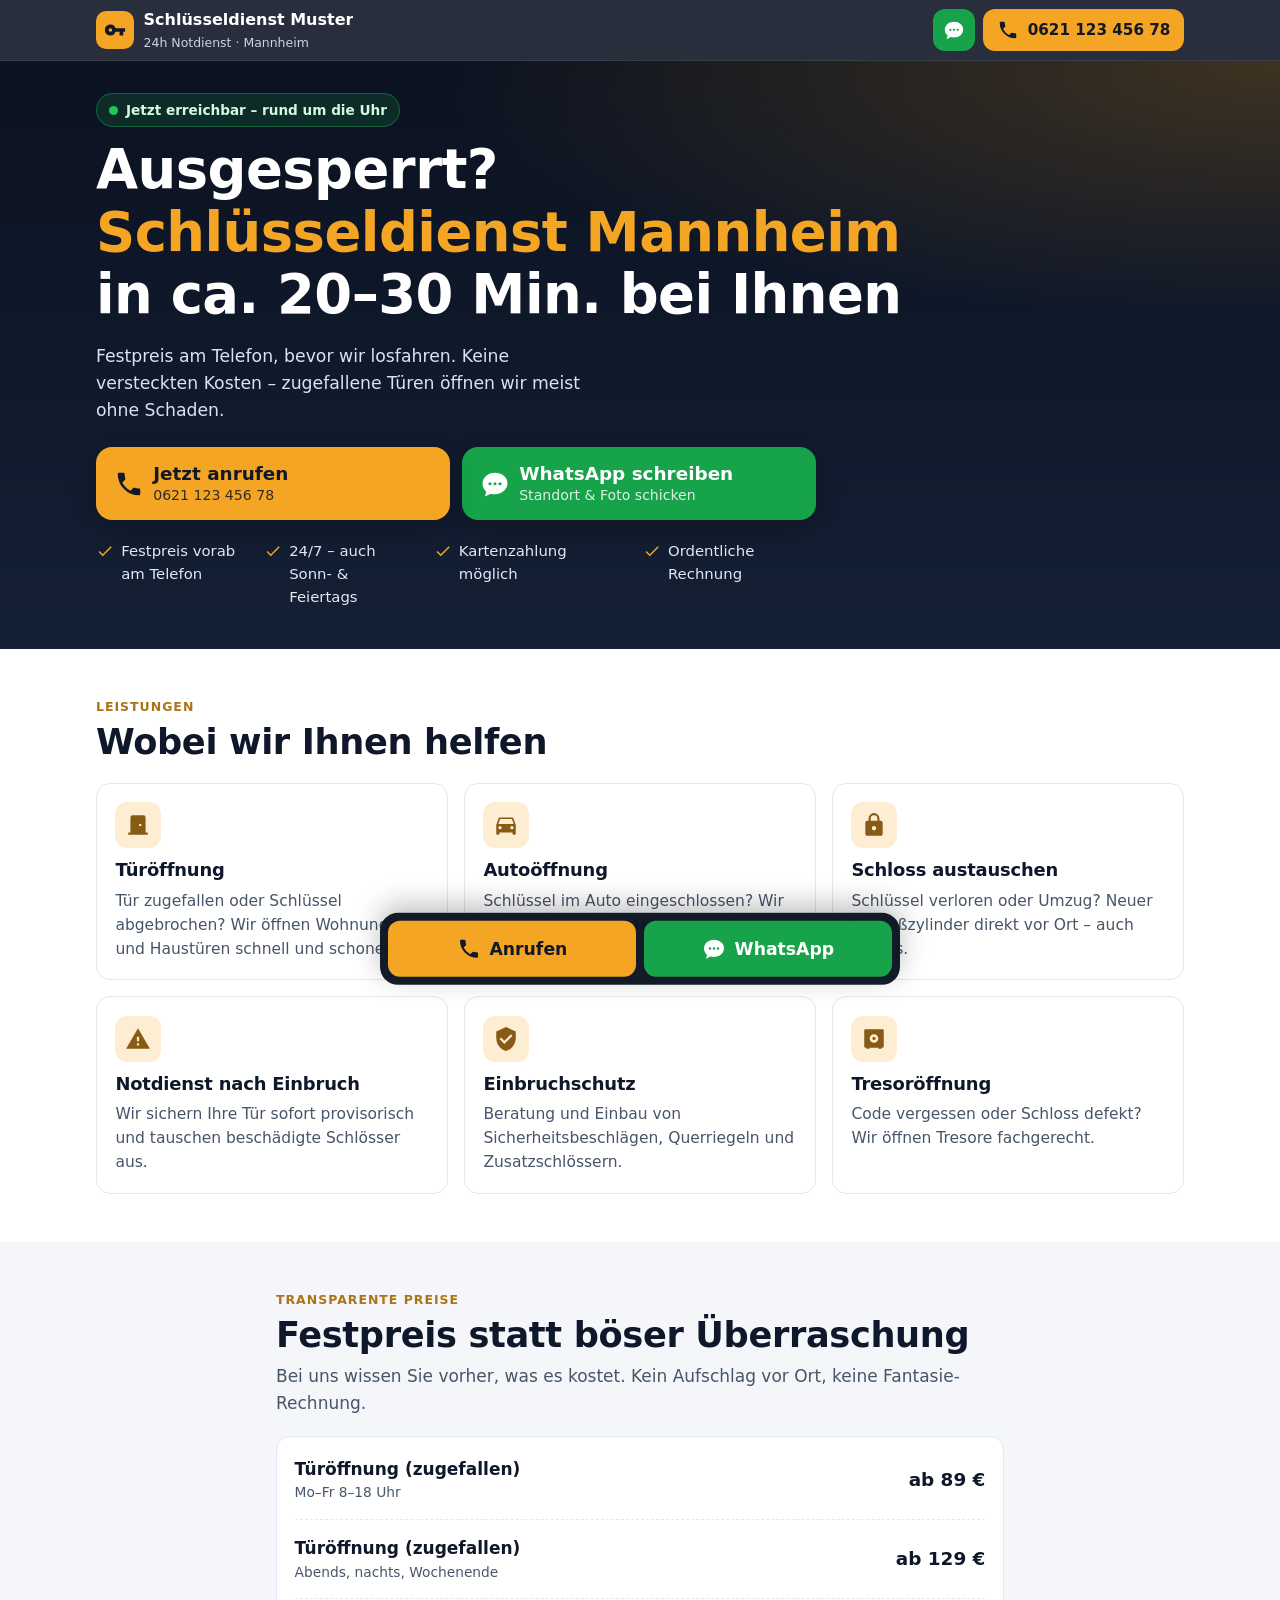
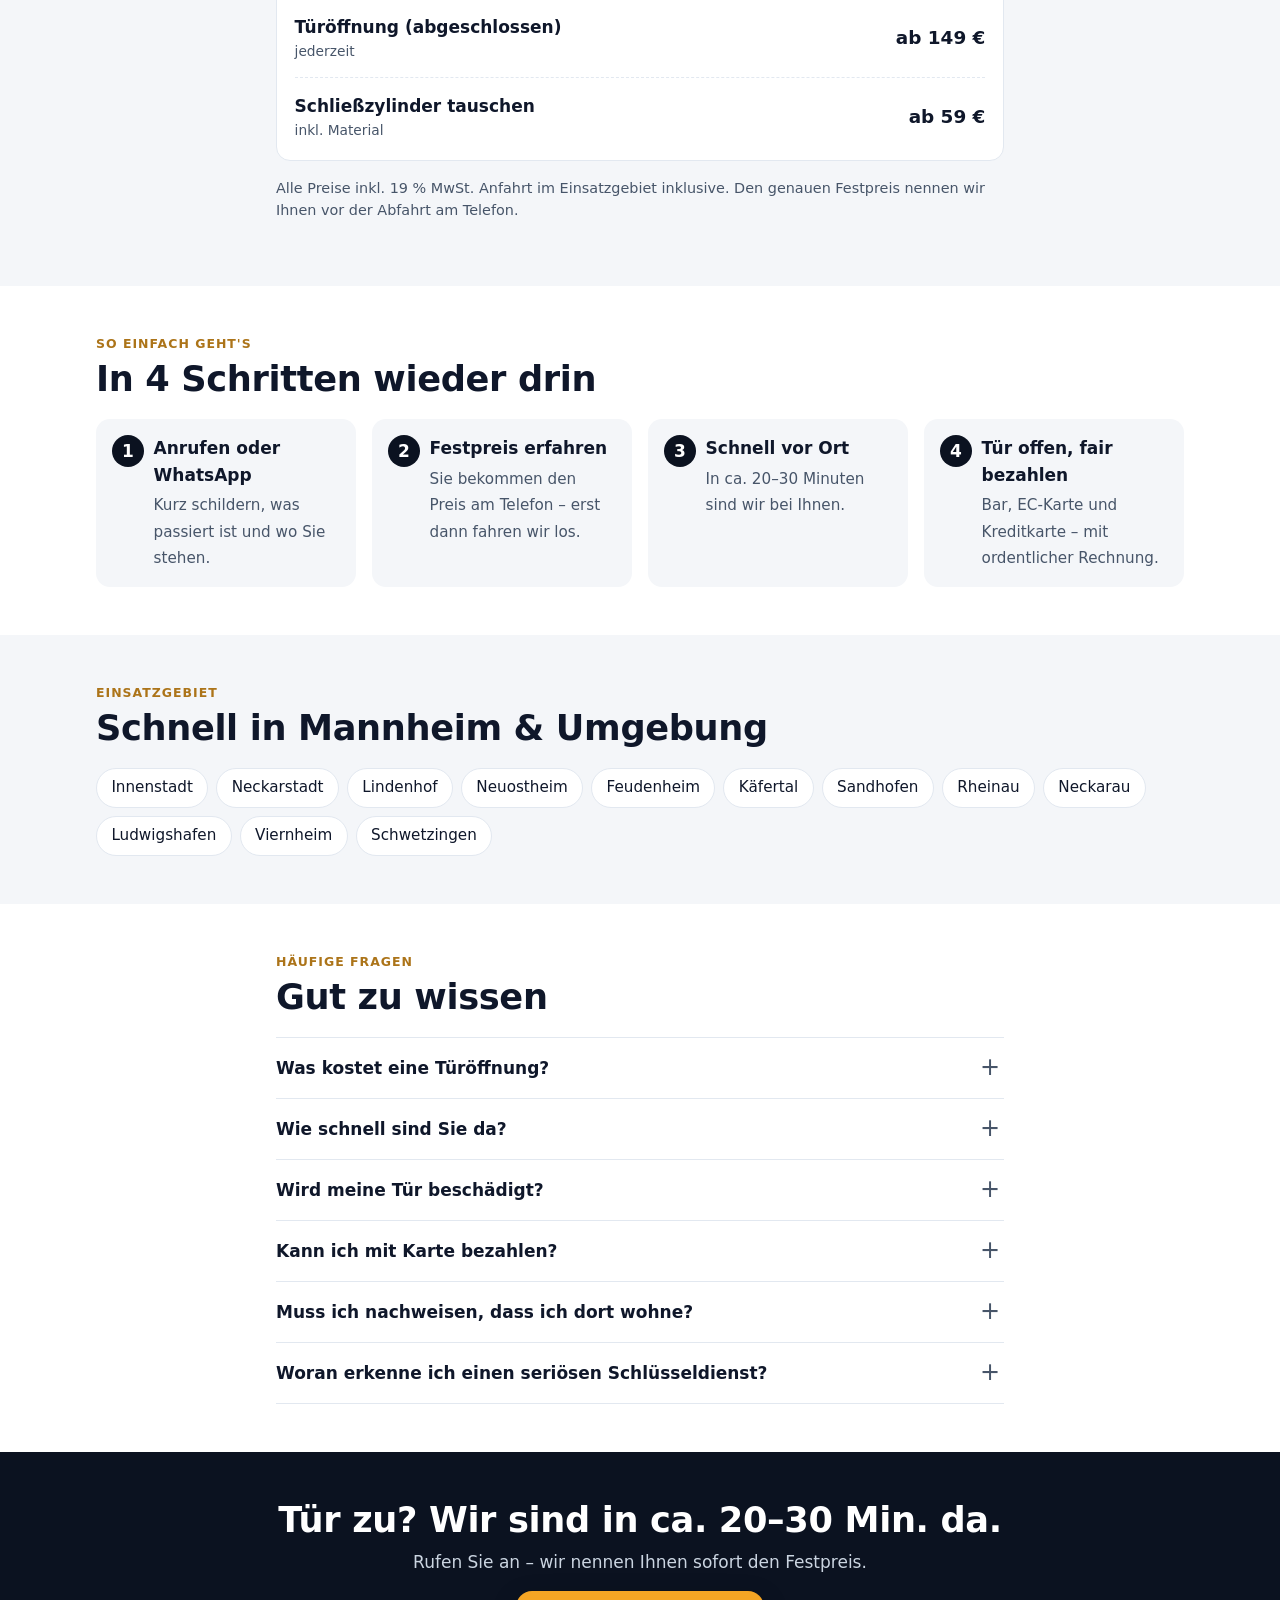
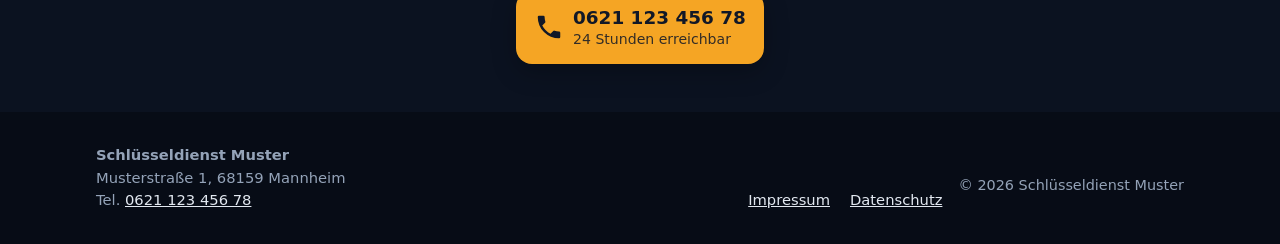
==== index.html @ 50b92398 "Schlüsseldienst-Template (Demo) Co-Authored-By: Claude Opus 5.5 <noreply@anthropic.com> Claude-Sessi" ====
<!doctype html>
<html lang="de">
<head>
  <meta charset="utf-8">
  <meta name="viewport" content="width=device-width, initial-scale=1, viewport-fit=cover">
  <!-- Template/Demo: nicht in Google aufnehmen. Beim Kunden-Livegang diese Zeile LÖSCHEN. -->
  <meta name="robots" content="noindex, nofollow">
  <title>Schlüsseldienst 24h Notdienst</title>
  <meta name="description" content="24h Schlüsseldienst – Türöffnung zum Festpreis, schnell vor Ort. Jetzt anrufen oder per WhatsApp schreiben.">
  <meta name="theme-color" content="#0b1220">
  <meta name="format-detection" content="telephone=no">
  <link rel="icon" href="favicon.svg" type="image/svg+xml">
  <link rel="stylesheet" href="style.css">
  <script src="config.js"></script>
</head>
<body class="with-bar">
  <a class="skip" href="#main">Zum Inhalt springen</a>

  <!-- ===== Kopfleiste (bleibt oben stehen) ===== -->
  <header class="topbar">
    <div class="wrap topbar__in">
      <a class="brand" href="#top" aria-label="Zum Seitenanfang">
        <span class="brand__icon"><svg aria-hidden="true"><use href="#i-key"/></svg></span>
        <span class="brand__txt">
          <strong data-bind="firma">Schlüsseldienst</strong>
          <small>24h Notdienst · <span data-bind="stadt"></span></small>
        </span>
      </a>
      <nav class="topbar__actions" aria-label="Kontakt">
        <a class="iconbtn iconbtn--wa" data-href="wa" href="#" target="_blank" rel="noopener" aria-label="WhatsApp schreiben">
          <svg aria-hidden="true"><use href="#i-chat"/></svg>
        </a>
        <a class="btn btn--call btn--sm" data-href="tel" href="#">
          <svg aria-hidden="true"><use href="#i-phone"/></svg>
          <span class="only-lg" data-bind="telefon"></span><span class="only-sm">Anrufen</span>
        </a>
      </nav>
    </div>
  </header>

  <main id="main">
    <!-- ===== Hero ===== -->
    <section class="hero" id="top">
      <div class="wrap">
        <p class="live"><span class="live__dot"></span> Jetzt erreichbar – rund um die Uhr</p>
        <h1>Ausgesperrt?<br><span class="hl">Schlüsseldienst <span data-bind="stadt"></span></span><br>in ca. <span data-bind="anfahrtMinuten"></span> Min. bei Ihnen</h1>
        <p class="lead" data-bind="heroText"></p>

        <div class="cta" id="hero-cta">
          <a class="btn btn--call btn--xl btn--pulse" data-href="tel" href="#">
            <svg aria-hidden="true"><use href="#i-phone"/></svg>
            <span><strong>Jetzt anrufen</strong><small data-bind="telefon"></small></span>
          </a>
          <a class="btn btn--wa btn--xl" data-href="wa" href="#" target="_blank" rel="noopener">
            <svg aria-hidden="true"><use href="#i-chat"/></svg>
            <span><strong>WhatsApp schreiben</strong><small>Standort &amp; Foto schicken</small></span>
          </a>
        </div>

        <ul class="trust" data-list="vorteile"></ul>
      </div>
    </section>

    <!-- ===== Leistungen ===== -->
    <section class="sec" id="leistungen">
      <div class="wrap">
        <p class="eyebrow">Leistungen</p>
        <h2>Wobei wir Ihnen helfen</h2>
        <div class="grid" data-list="leistungen"></div>
      </div>
    </section>

    <!-- ===== Preise ===== -->
    <section class="sec sec--soft" id="preise">
      <div class="wrap wrap--narrow">
        <p class="eyebrow">Transparente Preise</p>
        <h2>Festpreis statt böser Überraschung</h2>
        <p class="muted">Bei uns wissen Sie vorher, was es kostet. Kein Aufschlag vor Ort, keine Fantasie-Rechnung.</p>
        <div class="prices" data-list="preise"></div>
        <p class="small muted" data-bind="preisHinweis"></p>
      </div>
    </section>

    <!-- ===== Ablauf ===== -->
    <section class="sec" id="ablauf">
      <div class="wrap">
        <p class="eyebrow">So einfach geht's</p>
        <h2>In 4 Schritten wieder drin</h2>
        <ol class="steps">
          <li><strong>Anrufen oder WhatsApp</strong><span>Kurz schildern, was passiert ist und wo Sie stehen.</span></li>
          <li><strong>Festpreis erfahren</strong><span>Sie bekommen den Preis am Telefon – erst dann fahren wir los.</span></li>
          <li><strong>Schnell vor Ort</strong><span>In ca. <span data-bind="anfahrtMinuten"></span> Minuten sind wir bei Ihnen.</span></li>
          <li><strong>Tür offen, fair bezahlen</strong><span><span data-bind="zahlungsarten"></span> – mit ordentlicher Rechnung.</span></li>
        </ol>
      </div>
    </section>

    <!-- ===== Einsatzgebiet ===== -->
    <section class="sec sec--soft" id="gebiet">
      <div class="wrap">
        <p class="eyebrow">Einsatzgebiet</p>
        <h2>Schnell in <span data-bind="stadt"></span> &amp; Umgebung</h2>
        <ul class="chips" data-list="einsatzgebiet"></ul>
      </div>
    </section>

    <!-- ===== Bewertungen (nur sichtbar, wenn in config.js eingetragen) ===== -->
    <section class="sec" id="bewertungen" hidden>
      <div class="wrap">
        <p class="eyebrow">Bewertungen</p>
        <h2>Das sagen unsere Kunden</h2>
        <div class="grid" data-list="bewertungen"></div>
        <p class="center"><a class="link" data-href="google" href="#" target="_blank" rel="noopener" hidden>Alle Bewertungen auf Google ansehen →</a></p>
      </div>
    </section>

    <!-- ===== FAQ ===== -->
    <section class="sec" id="faq">
      <div class="wrap wrap--narrow">
        <p class="eyebrow">Häufige Fragen</p>
        <h2>Gut zu wissen</h2>
        <div class="faq">
          <details>
            <summary>Was kostet eine Türöffnung?</summary>
            <p>Die Preise oben sind Richtwerte. Den genauen Festpreis nennen wir Ihnen am Telefon, bevor wir losfahren – daran ändert sich vor Ort nichts, solange die Situation so ist wie beschrieben.</p>
          </details>
          <details>
            <summary>Wie schnell sind Sie da?</summary>
            <p>Im Einsatzgebiet in der Regel in ca. <span data-bind="anfahrtMinuten"></span> Minuten – rund um die Uhr, auch nachts und an Feiertagen.</p>
          </details>
          <details>
            <summary>Wird meine Tür beschädigt?</summary>
            <p>Eine nur zugefallene Tür öffnen wir fast immer ohne Schaden. Ist sie abgeschlossen, muss manchmal der Zylinder getauscht werden – das besprechen wir vorher mit Ihnen.</p>
          </details>
          <details>
            <summary>Kann ich mit Karte bezahlen?</summary>
            <p>Ja. Sie können mit <span data-bind="zahlungsarten"></span> bezahlen und erhalten immer eine ordentliche Rechnung.</p>
          </details>
          <details>
            <summary>Muss ich nachweisen, dass ich dort wohne?</summary>
            <p>Ja – zu Ihrer eigenen Sicherheit. Nach der Öffnung zeigen Sie uns bitte Ausweis oder Meldebescheinigung.</p>
          </details>
          <details>
            <summary>Woran erkenne ich einen seriösen Schlüsseldienst?</summary>
            <p>Echte Adresse vor Ort, Festpreis vor der Anfahrt, Kartenzahlung und eine ordentliche Rechnung. Unterschreiben Sie nichts, bevor der Preis klar ist.</p>
          </details>
        </div>
      </div>
    </section>

    <!-- ===== Abschluss-CTA ===== -->
    <section class="final">
      <div class="wrap center">
        <h2>Tür zu? Wir sind in ca. <span data-bind="anfahrtMinuten"></span> Min. da.</h2>
        <p>Rufen Sie an – wir nennen Ihnen sofort den Festpreis.</p>
        <a class="btn btn--call btn--xl btn--inline" data-href="tel" href="#">
          <svg aria-hidden="true"><use href="#i-phone"/></svg>
          <span><strong data-bind="telefon"></strong><small>24 Stunden erreichbar</small></span>
        </a>
      </div>
    </section>
  </main>

  <!-- ===== Footer ===== -->
  <footer class="footer">
    <div class="wrap footer__in">
      <div>
        <strong data-bind="firma"></strong><br>
        <span data-bind="adresse.strasse"></span>, <span data-bind="adresse.plz"></span> <span data-bind="adresse.ort"></span><br>
        Tel. <a data-href="tel" href="#" data-bind="telefon"></a>
      </div>
      <nav class="footer__links" aria-label="Rechtliches">
        <a href="impressum.html" data-keep>Impressum</a>
        <a href="datenschutz.html" data-keep>Datenschutz</a>
      </nav>
      <p class="small">© <span data-bind="jahr"></span> <span data-bind="firma"></span></p>
    </div>
  </footer>

  <!-- ===== Kontaktleiste unten (erscheint beim Scrollen) ===== -->
  <div class="actionbar" role="region" aria-label="Schnellkontakt">
    <a class="btn btn--call" data-href="tel" href="#">
      <svg aria-hidden="true"><use href="#i-phone"/></svg> Anrufen
    </a>
    <a class="btn btn--wa" data-href="wa" href="#" target="_blank" rel="noopener">
      <svg aria-hidden="true"><use href="#i-chat"/></svg> WhatsApp
    </a>
  </div>

  <script src="app.js"></script>
</body>
</html>
---- style.css ----
/* =========================================================================
   Schlüsseldienst Template – mobile first, keine externen Fonts/Skripte
   ========================================================================= */
:root {
  --accent: #f5a524;
  --accent-ink: #111827;
  --wa: #16a34a;
  --wa-ink: #ffffff;
  --ink: #0f172a;
  --muted: #475569;
  --bg: #ffffff;
  --soft: #f4f6f9;
  --line: #e2e8f0;
  --dark: #0b1220;
  --dark-2: #142036;
  --radius: 14px;
  --bar-h: 72px;
  --top-h: 60px;
  --font: system-ui, -apple-system, "Segoe UI", Roboto, "Helvetica Neue", Arial, sans-serif;
}

*, *::before, *::after { box-sizing: border-box; }
html { -webkit-text-size-adjust: 100%; scroll-behavior: smooth; }
body {
  margin: 0;
  font-family: var(--font);
  font-size: 17px;
  line-height: 1.55;
  color: var(--ink);
  background: var(--bg);
  -webkit-font-smoothing: antialiased;
}
body.with-bar { padding-bottom: calc(var(--bar-h) + env(safe-area-inset-bottom)); }
img, svg { display: block; max-width: 100%; }
a { color: inherit; }
h1, h2, h3 { line-height: 1.15; margin: 0 0 .5rem; letter-spacing: -.01em; }
h2 { font-size: clamp(1.55rem, 5.5vw, 2.2rem); }
p { margin: 0 0 1rem; }
[hidden] { display: none !important; }
section[id], main[id] { scroll-margin-top: calc(var(--top-h) + 8px); }

.wrap { width: 100%; max-width: 1120px; margin: 0 auto; padding: 0 16px; }
.wrap--narrow { max-width: 760px; }
.center { text-align: center; }
.muted { color: var(--muted); }
.small { font-size: .9rem; }

.skip { position: absolute; left: -999px; top: 8px; background: #fff; padding: .5rem 1rem; z-index: 100; border-radius: 8px; }
.skip:focus { left: 8px; }

:focus-visible { outline: 3px solid var(--accent); outline-offset: 3px; border-radius: 6px; }

/* ---------- Buttons ---------- */
.btn {
  display: inline-flex; align-items: center; justify-content: center; gap: .55rem;
  min-height: 48px; padding: .7rem 1.1rem;
  border: 0; border-radius: 12px;
  font: inherit; font-weight: 700; text-decoration: none; line-height: 1.2;
  cursor: pointer; -webkit-tap-highlight-color: transparent;
  transition: transform .12s ease, filter .12s ease;
}
.btn:active { transform: scale(.98); }
.btn:hover { filter: brightness(1.05); }
.btn svg { width: 22px; height: 22px; flex: none; fill: currentColor; }
.btn--call { background: var(--accent); color: var(--accent-ink); }
.btn--wa { background: var(--wa); color: var(--wa-ink); }
.btn--sm { min-height: 42px; padding: .5rem .85rem; font-size: .95rem; }
.btn--xl {
  width: 100%; justify-content: flex-start; text-align: left;
  padding: 1rem 1.15rem; border-radius: 16px; font-size: 1.15rem;
  box-shadow: 0 8px 24px rgba(0,0,0,.25);
}
.btn--xl svg { width: 30px; height: 30px; }
.btn--xl span { display: flex; flex-direction: column; }
.btn--xl small { font-weight: 500; font-size: .88rem; opacity: .85; margin-top: 2px; }
.btn--inline { width: auto; display: inline-flex; }

.btn--pulse { position: relative; }
.btn--pulse::after {
  content: ""; position: absolute; inset: -2px; border-radius: inherit;
  border: 3px solid var(--accent); opacity: 0; pointer-events: none;
  animation: pulse 2.4s ease-out infinite;
}
@keyframes pulse {
  0%   { opacity: .7; transform: scale(1); }
  70%  { opacity: 0;  transform: scale(1.06, 1.18); }
  100% { opacity: 0; }
}

.iconbtn {
  display: inline-grid; place-items: center; width: 42px; height: 42px; border-radius: 12px;
  text-decoration: none;
}
.iconbtn svg { width: 22px; height: 22px; fill: currentColor; }
.iconbtn--wa { background: var(--wa); color: var(--wa-ink); }

.only-lg { display: none; }
@media (min-width: 640px) { .only-lg { display: inline; } .only-sm { display: none; } }
/* Sehr schmale Handys: Anruf-Button oben nur als Icon, damit der Firmenname Platz hat */
@media (max-width: 479px) {
  .topbar .btn--sm { width: 42px; padding: 0; }
  .topbar .btn--sm .only-sm { position: absolute; width: 1px; height: 1px; overflow: hidden; clip: rect(0 0 0 0); }
}

/* ---------- Kopfleiste ---------- */
.topbar {
  position: sticky; top: 0; z-index: 40;
  background: rgba(11, 18, 32, .97);
  color: #fff;
  border-bottom: 1px solid rgba(255,255,255,.08);
  padding-top: env(safe-area-inset-top);
}
@supports (backdrop-filter: blur(8px)) {
  .topbar { background: rgba(11, 18, 32, .88); backdrop-filter: blur(10px); }
}
.topbar__in { display: flex; align-items: center; justify-content: space-between; gap: .75rem; height: var(--top-h); }
.brand { display: flex; align-items: center; gap: .6rem; text-decoration: none; min-width: 0; }
.brand__icon {
  width: 38px; height: 38px; flex: none; border-radius: 10px;
  background: var(--accent); color: var(--accent-ink); display: grid; place-items: center;
}
.brand__icon svg { width: 22px; height: 22px; fill: currentColor; }
.brand__txt { display: flex; flex-direction: column; min-width: 0; }
.brand__txt strong { font-size: 1rem; white-space: nowrap; overflow: hidden; text-overflow: ellipsis; }
.brand__txt small { font-size: .78rem; color: #cbd5e1; white-space: nowrap; overflow: hidden; text-overflow: ellipsis; }
.topbar__actions { display: flex; gap: .5rem; flex: none; }

/* ---------- Hero ---------- */
.hero {
  background:
    radial-gradient(120% 80% at 100% 0%, color-mix(in srgb, var(--accent) 22%, transparent) 0%, transparent 55%),
    linear-gradient(180deg, var(--dark) 0%, var(--dark-2) 100%);
  color: #fff;
  padding: 2rem 0 2.5rem;
}
.hero h1 { font-size: clamp(2rem, 8.5vw, 3.4rem); font-weight: 800; margin: .75rem 0 1rem; }
.hl { color: var(--accent); }
.lead { font-size: 1.08rem; color: #dbe3ee; max-width: 46ch; }
.live {
  display: inline-flex; align-items: center; gap: .5rem;
  font-size: .85rem; font-weight: 600; color: #d1fae5;
  background: rgba(22,163,74,.18); border: 1px solid rgba(34,197,94,.35);
  padding: .35rem .75rem; border-radius: 999px; margin: 0;
}
.live__dot { width: 9px; height: 9px; border-radius: 50%; background: #22c55e; box-shadow: 0 0 0 0 rgba(34,197,94,.7); animation: dot 1.8s infinite; }
@keyframes dot { 0% { box-shadow: 0 0 0 0 rgba(34,197,94,.7);} 70% { box-shadow: 0 0 0 8px rgba(34,197,94,0);} 100% { box-shadow: 0 0 0 0 rgba(34,197,94,0);} }

.cta { display: grid; gap: .75rem; margin: 1.5rem 0 1.25rem; max-width: 720px; }
@media (min-width: 640px) { .cta { grid-template-columns: 1fr 1fr; } }

.trust { list-style: none; padding: 0; margin: 0; display: grid; grid-template-columns: 1fr 1fr; gap: .55rem .9rem; font-size: .93rem; color: #e2e8f0; max-width: 720px; }
.trust li { display: flex; gap: .45rem; align-items: flex-start; }
.trust svg { width: 18px; height: 18px; fill: var(--accent); flex: none; margin-top: 2px; }
@media (min-width: 900px) { .trust { grid-template-columns: repeat(4, auto); } }

/* ---------- Sections ---------- */
.sec { padding: 3rem 0; }
.sec--soft { background: var(--soft); }
.eyebrow { text-transform: uppercase; letter-spacing: .08em; font-size: .78rem; font-weight: 700; color: color-mix(in srgb, var(--accent) 70%, #000); margin: 0 0 .35rem; }

.grid { display: grid; gap: 1rem; margin-top: 1.25rem; }
@media (min-width: 600px) { .grid { grid-template-columns: 1fr 1fr; } }
@media (min-width: 960px) { .grid { grid-template-columns: repeat(3, 1fr); } }

.card { background: #fff; border: 1px solid var(--line); border-radius: var(--radius); padding: 1.15rem; }
.card h3 { font-size: 1.12rem; margin-top: .75rem; }
.card p { color: var(--muted); margin: 0; font-size: .97rem; }
.card__icon {
  width: 46px; height: 46px; border-radius: 12px; display: grid; place-items: center;
  background: #fef3c7; background: color-mix(in srgb, var(--accent) 20%, #fff);
  color: color-mix(in srgb, var(--accent) 55%, #000);
}
.card__icon svg { width: 26px; height: 26px; fill: currentColor; }

/* Preise */
.prices { background: #fff; border: 1px solid var(--line); border-radius: var(--radius); padding: .25rem 1.1rem; margin: 1.25rem 0 1rem; }
.price { display: flex; justify-content: space-between; align-items: center; gap: 1rem; padding: .95rem 0; border-bottom: 1px dashed var(--line); }
.price:last-child { border-bottom: 0; }
.price span { display: flex; flex-direction: column; }
.price small { color: var(--muted); font-size: .86rem; }
.price strong.price__val { font-size: 1.15rem; white-space: nowrap; }

/* Ablauf */
.steps { list-style: none; counter-reset: s; padding: 0; margin: 1.25rem 0 0; display: grid; gap: 1rem; }
@media (min-width: 900px) { .steps { grid-template-columns: repeat(4, 1fr); } }
.steps li { counter-increment: s; position: relative; padding: 1rem 1rem 1rem 3.6rem; background: var(--soft); border-radius: var(--radius); }
.steps li::before {
  content: counter(s); position: absolute; left: 1rem; top: 1rem;
  width: 32px; height: 32px; border-radius: 50%; display: grid; place-items: center;
  background: var(--dark); color: #fff; font-weight: 800;
}
.steps strong { display: block; margin-bottom: .2rem; }
.steps span { color: var(--muted); font-size: .95rem; }

/* Gebiet */
.chips { list-style: none; padding: 0; margin: 1.25rem 0 0; display: flex; flex-wrap: wrap; gap: .5rem; }
.chips li { background: #fff; border: 1px solid var(--line); border-radius: 999px; padding: .45rem .9rem; font-size: .95rem; font-weight: 500; }

/* Bewertungen */
.stars { color: #f59e0b; letter-spacing: 2px; font-size: 1.05rem; }
.review p { color: var(--ink); margin: .5rem 0; }
.review footer { font-size: .88rem; color: var(--muted); }
.link { font-weight: 700; color: var(--ink); }

/* FAQ */
.faq { margin-top: 1.25rem; border-top: 1px solid var(--line); }
.faq details { border-bottom: 1px solid var(--line); }
.faq summary {
  list-style: none; cursor: pointer; padding: 1.05rem 2.2rem 1.05rem 0; font-weight: 700; position: relative;
}
.faq summary::-webkit-details-marker { display: none; }
.faq summary::after {
  content: "+"; position: absolute; right: .25rem; top: 50%; transform: translateY(-50%);
  font-size: 1.5rem; font-weight: 400; color: var(--muted);
}
.faq details[open] summary::after { content: "–"; }
.faq details p { color: var(--muted); padding-bottom: 1rem; margin: 0; }

/* Abschluss */
.final { background: var(--dark); color: #fff; padding: 3rem 0; }
.final p { color: #cbd5e1; }

/* Footer */
.footer { background: #070c16; color: #94a3b8; padding: 2rem 0; font-size: .92rem; }
.footer a { color: #e2e8f0; }
.footer__in { display: grid; gap: 1rem; }
.footer__links { display: flex; gap: 1.25rem; }
@media (min-width: 760px) { .footer__in { grid-template-columns: 1fr auto auto; align-items: end; } }

/* ---------- Kontaktleiste unten ---------- */
.actionbar {
  position: fixed; left: 0; right: 0; bottom: 0; z-index: 50;
  display: grid; grid-template-columns: 1fr 1fr; gap: 8px;
  padding: 8px 8px calc(8px + env(safe-area-inset-bottom));
  background: rgba(11, 18, 32, .96);
  box-shadow: 0 -8px 28px rgba(0,0,0,.25);
  transform: translateY(110%);
  transition: transform .28s ease;
}
.actionbar.is-visible { transform: translateY(0); }
.actionbar .btn { min-height: 56px; font-size: 1.08rem; border-radius: 12px; }
.actionbar .btn svg { width: 24px; height: 24px; }
@media (min-width: 900px) {
  body.with-bar { padding-bottom: 0; }
  .actionbar {
    left: 50%; right: auto; width: 520px; bottom: 16px; border-radius: 18px;
    transform: translate(-50%, 140%);
  }
  .actionbar.is-visible { transform: translate(-50%, 0); }
}

/* ---------- Rechtliche Seiten ---------- */
.legal { padding: 2.5rem 0 3rem; }
.legal h1 { font-size: clamp(1.8rem, 6vw, 2.4rem); }
.legal h2 { font-size: 1.25rem; margin-top: 2rem; }
.legal p, .legal li { color: #334155; }
.back { display: inline-block; margin-bottom: 1.25rem; font-weight: 700; }

@media (prefers-reduced-motion: reduce) {
  *, *::before, *::after { animation: none !important; transition: none !important; scroll-behavior: auto !important; }
}
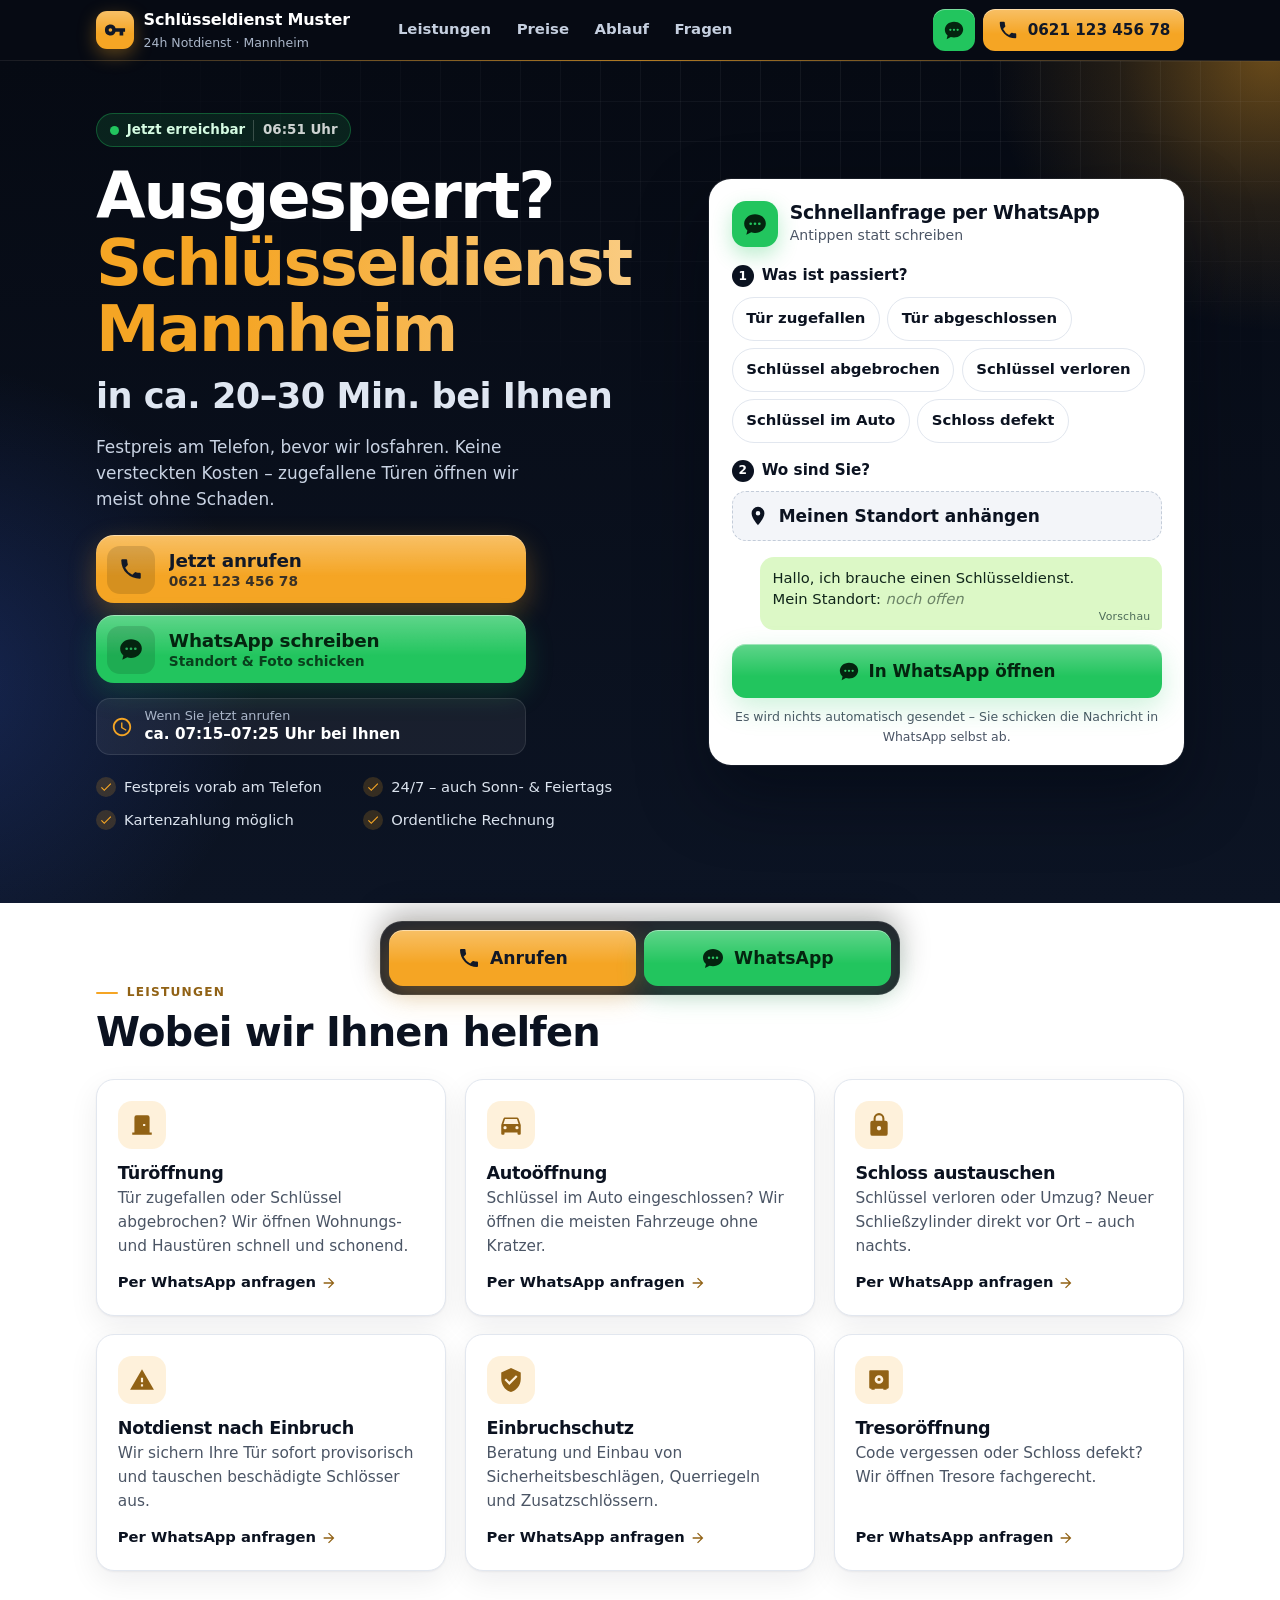
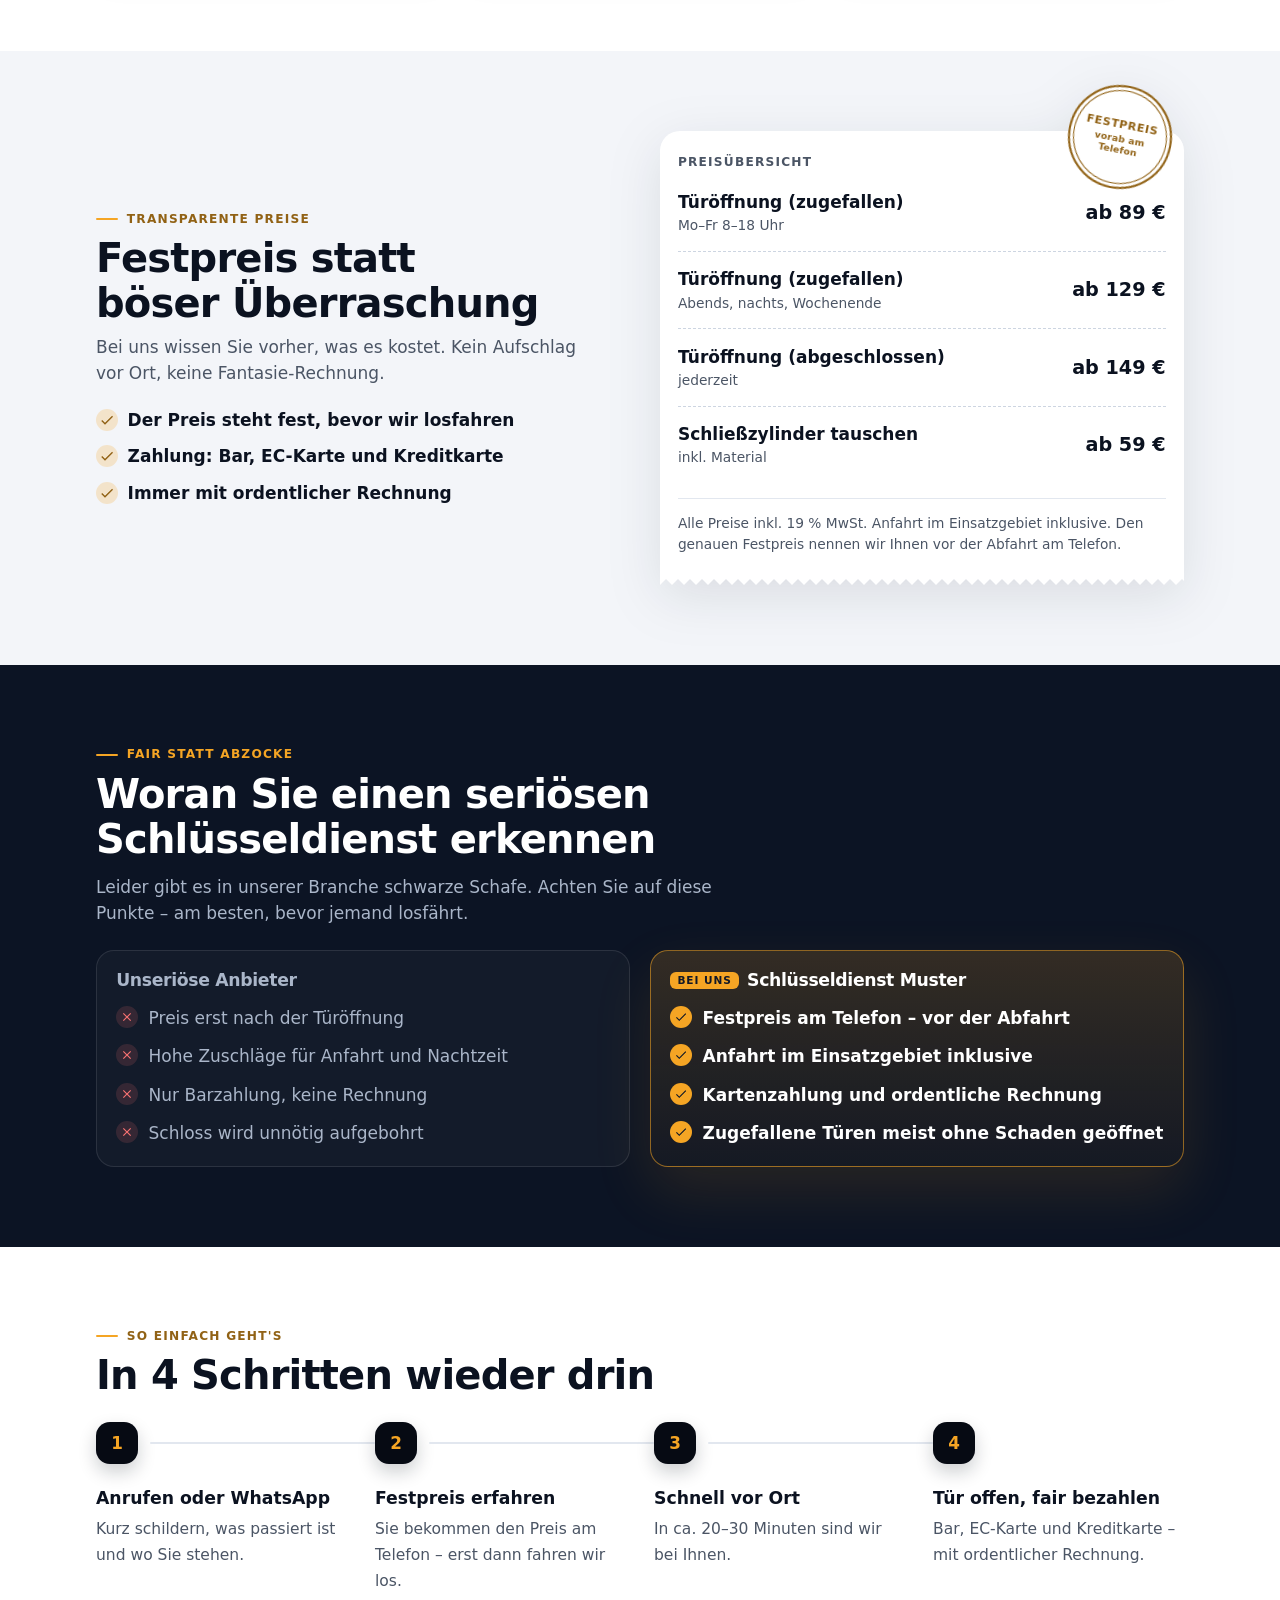
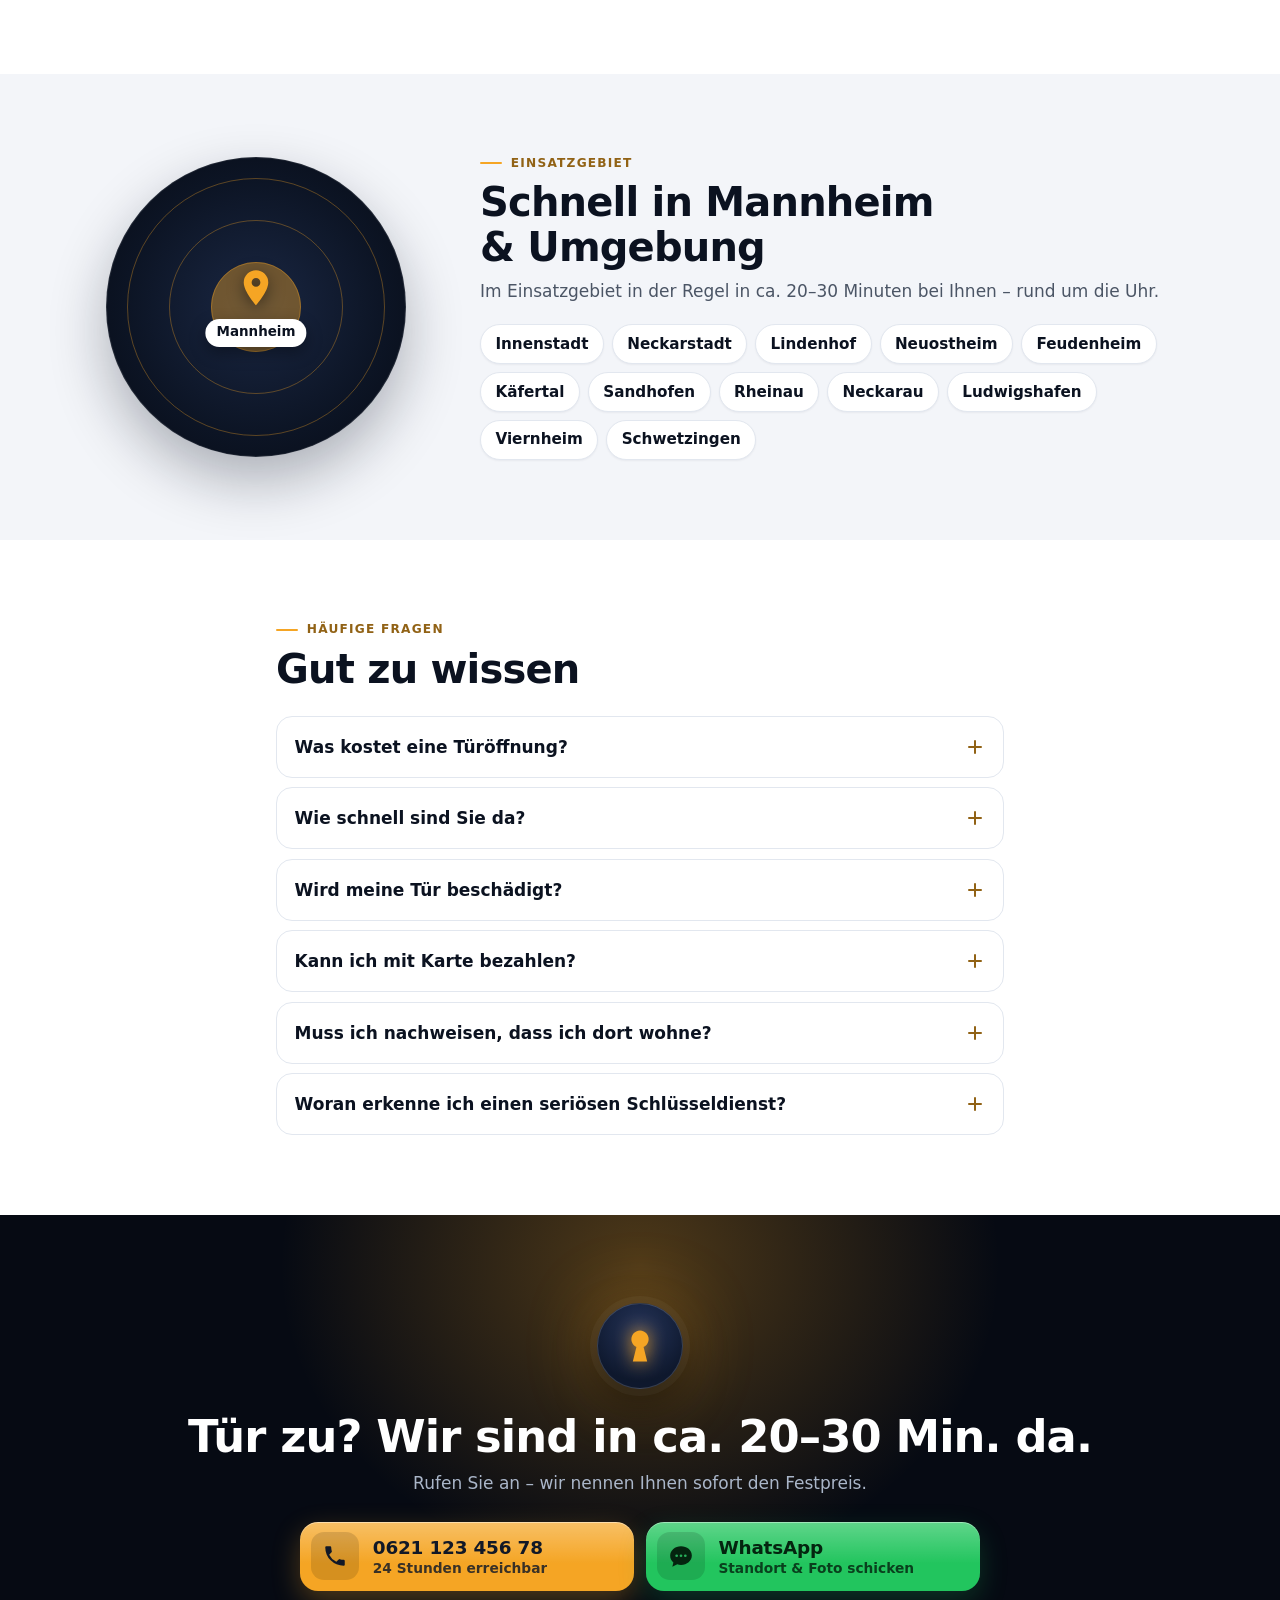
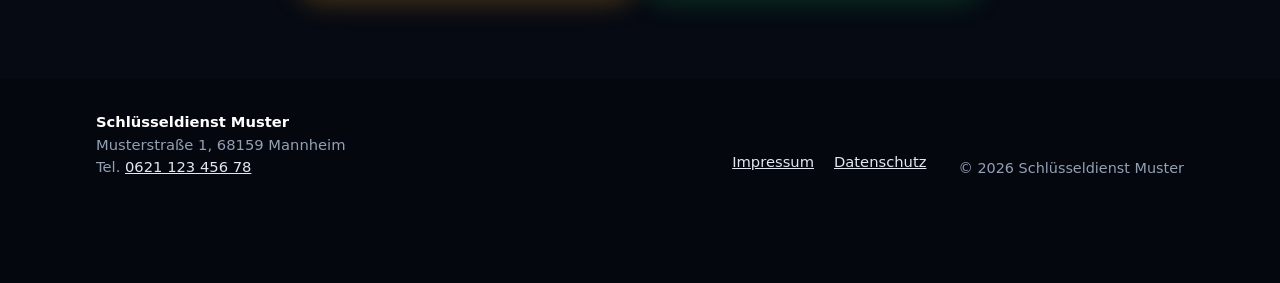
==== commit 3bc24634: "Neues Design mit WhatsApp-Schnellanfrage und Fair-Check - Startseite neu gestaltet: dunkler Hero mit" ====
--- a/index.html
+++ b/index.html
@@ -7,14 +7,29 @@
   <meta name="robots" content="noindex, nofollow">
   <title>Schlüsseldienst 24h Notdienst</title>
   <meta name="description" content="24h Schlüsseldienst – Türöffnung zum Festpreis, schnell vor Ort. Jetzt anrufen oder per WhatsApp schreiben.">
-  <meta name="theme-color" content="#0b1220">
+  <meta name="theme-color" content="#060a13">
   <meta name="format-detection" content="telephone=no">
+  <!-- Link-Vorschau (WhatsApp & Co.). Beim Kunden-Livegang die Bild-Adresse auf die Kunden-Domain ändern. -->
+  <meta property="og:type" content="website">
+  <meta property="og:locale" content="de_DE">
+  <meta property="og:title" content="24h Schlüsseldienst – Festpreis, schnell vor Ort">
+  <meta property="og:description" content="Türöffnung zum Festpreis. Jetzt anrufen oder per WhatsApp schreiben.">
+  <meta property="og:image" content="https://mcbebop.github.io/schluesseldienst-demo/og.jpg">
+  <meta property="og:image:width" content="1200">
+  <meta property="og:image:height" content="630">
   <link rel="icon" href="favicon.svg" type="image/svg+xml">
   <link rel="stylesheet" href="style.css">
   <script src="config.js"></script>
 </head>
-<body class="with-bar">
+<body>
   <a class="skip" href="#main">Zum Inhalt springen</a>
+
+  <!-- ===== Vorschau-Streifen (erscheint nur bei personalisierten Demo-Links) ===== -->
+  <div class="demobar" id="demobar" hidden>
+    <span class="demobar__tag">Vorschau</span>
+    <span class="demobar__txt">für <strong data-bind="firma"></strong><span class="demobar__more"> · noch nicht online</span><span class="demobar__more" id="demobar-von"></span></span>
+    <a class="demobar__btn" id="demobar-btn" href="#" target="_blank" rel="noopener" hidden>Seite anfragen →</a>
+  </div>
 
   <!-- ===== Kopfleiste (bleibt oben stehen) ===== -->
   <header class="topbar">
@@ -26,6 +41,12 @@
           <small>24h Notdienst · <span data-bind="stadt"></span></small>
         </span>
       </a>
+      <nav class="topnav" aria-label="Seitenbereiche">
+        <a href="#leistungen">Leistungen</a>
+        <a href="#preise">Preise</a>
+        <a href="#ablauf">Ablauf</a>
+        <a href="#faq">Fragen</a>
+      </nav>
       <nav class="topbar__actions" aria-label="Kontakt">
         <a class="iconbtn iconbtn--wa" data-href="wa" href="#" target="_blank" rel="noopener" aria-label="WhatsApp schreiben">
           <svg aria-hidden="true"><use href="#i-chat"/></svg>
@@ -41,51 +62,136 @@
   <main id="main">
     <!-- ===== Hero ===== -->
     <section class="hero" id="top">
+      <div class="hero__bg" aria-hidden="true"><i class="glow glow--a"></i><i class="glow glow--b"></i><i class="gridfx"></i></div>
+      <div class="wrap hero__grid">
+        <div class="hero__copy">
+          <p class="live"><span class="live__dot"></span>Jetzt erreichbar<span class="live__time" data-clock hidden></span></p>
+          <h1>
+            <span class="h1__q">Ausgesperrt?</span>
+            <span class="h1__hl">Schlüsseldienst <span data-bind="stadt"></span></span>
+            <span class="h1__sub">in ca. <span data-bind="anfahrtMinuten"></span> Min. bei Ihnen</span>
+          </h1>
+          <p class="lead" data-bind="heroText"></p>
+
+          <div class="cta" id="hero-cta">
+            <a class="btn btn--call btn--xl btn--pulse" data-href="tel" href="#">
+              <span class="btn__ico"><svg aria-hidden="true"><use href="#i-phone"/></svg></span>
+              <span class="btn__txt"><strong>Jetzt anrufen</strong><small data-bind="telefon"></small></span>
+            </a>
+            <a class="btn btn--wa btn--xl" data-href="wa" href="#" target="_blank" rel="noopener">
+              <span class="btn__ico"><svg aria-hidden="true"><use href="#i-chat"/></svg></span>
+              <span class="btn__txt"><strong>WhatsApp schreiben</strong><small>Standort &amp; Foto schicken</small></span>
+            </a>
+          </div>
+
+          <!-- Rechnet die Anfahrtszeit aus config.js in eine Uhrzeit um -->
+          <p class="eta" id="eta" hidden>
+            <svg aria-hidden="true"><use href="#i-clock"/></svg>
+            <span><small>Wenn Sie jetzt anrufen</small><strong>ca. <span data-eta></span> bei Ihnen</strong></span>
+          </p>
+
+          <ul class="trust" data-list="vorteile"></ul>
+        </div>
+
+        <!-- ===== Schnellanfrage: baut eine fertige WhatsApp-Nachricht ===== -->
+        <aside class="quick" id="anfrage" aria-labelledby="quick-h">
+          <header class="quick__head">
+            <span class="quick__icon"><svg aria-hidden="true"><use href="#i-chat"/></svg></span>
+            <div>
+              <h2 id="quick-h">Schnellanfrage per WhatsApp</h2>
+              <p>Antippen statt schreiben</p>
+            </div>
+          </header>
+
+          <div class="quick__step" id="quick-was">
+            <p class="quick__label"><b>1</b>Was ist passiert?</p>
+            <div class="pick" data-list="situationen" role="group" aria-label="Was ist passiert?"></div>
+          </div>
+
+          <div class="quick__step" id="quick-ort">
+            <p class="quick__label"><b>2</b>Wo sind Sie?</p>
+            <button class="locbtn" type="button" id="loc-btn">
+              <svg aria-hidden="true"><use href="#i-pin"/></svg>
+              <span>Meinen Standort anhängen</span>
+            </button>
+            <p class="quick__hint" id="loc-hint" aria-live="polite"></p>
+          </div>
+
+          <div class="bubble" aria-label="Vorschau Ihrer Nachricht">
+            <p id="quick-preview"></p>
+            <span class="bubble__meta">Vorschau</span>
+          </div>
+
+          <a class="btn btn--wa btn--block" id="quick-send" href="#" target="_blank" rel="noopener">
+            <svg aria-hidden="true"><use href="#i-chat"/></svg>
+            In WhatsApp öffnen
+          </a>
+          <p class="quick__fine">Es wird nichts automatisch gesendet – Sie schicken die Nachricht in WhatsApp selbst ab.</p>
+        </aside>
+      </div>
+    </section>
+
+    <!-- ===== Leistungen ===== -->
+    <section class="sec sec--first" id="leistungen">
       <div class="wrap">
-        <p class="live"><span class="live__dot"></span> Jetzt erreichbar – rund um die Uhr</p>
-        <h1>Ausgesperrt?<br><span class="hl">Schlüsseldienst <span data-bind="stadt"></span></span><br>in ca. <span data-bind="anfahrtMinuten"></span> Min. bei Ihnen</h1>
-        <p class="lead" data-bind="heroText"></p>
-
-        <div class="cta" id="hero-cta">
-          <a class="btn btn--call btn--xl btn--pulse" data-href="tel" href="#">
-            <svg aria-hidden="true"><use href="#i-phone"/></svg>
-            <span><strong>Jetzt anrufen</strong><small data-bind="telefon"></small></span>
-          </a>
-          <a class="btn btn--wa btn--xl" data-href="wa" href="#" target="_blank" rel="noopener">
-            <svg aria-hidden="true"><use href="#i-chat"/></svg>
-            <span><strong>WhatsApp schreiben</strong><small>Standort &amp; Foto schicken</small></span>
-          </a>
-        </div>
-
-        <ul class="trust" data-list="vorteile"></ul>
-      </div>
-    </section>
-
-    <!-- ===== Leistungen ===== -->
-    <section class="sec" id="leistungen">
-      <div class="wrap">
-        <p class="eyebrow">Leistungen</p>
-        <h2>Wobei wir Ihnen helfen</h2>
+        <header class="sec__head">
+          <p class="eyebrow">Leistungen</p>
+          <h2>Wobei wir Ihnen helfen</h2>
+        </header>
         <div class="grid" data-list="leistungen"></div>
       </div>
     </section>
 
     <!-- ===== Preise ===== -->
     <section class="sec sec--soft" id="preise">
-      <div class="wrap wrap--narrow">
-        <p class="eyebrow">Transparente Preise</p>
-        <h2>Festpreis statt böser Überraschung</h2>
-        <p class="muted">Bei uns wissen Sie vorher, was es kostet. Kein Aufschlag vor Ort, keine Fantasie-Rechnung.</p>
-        <div class="prices" data-list="preise"></div>
-        <p class="small muted" data-bind="preisHinweis"></p>
+      <div class="wrap split">
+        <div class="split__txt">
+          <p class="eyebrow">Transparente Preise</p>
+          <h2>Festpreis statt böser Überraschung</h2>
+          <p class="muted">Bei uns wissen Sie vorher, was es kostet. Kein Aufschlag vor Ort, keine Fantasie-Rechnung.</p>
+          <ul class="ticks">
+            <li><svg aria-hidden="true"><use href="#i-check"/></svg><span>Der Preis steht fest, bevor wir losfahren</span></li>
+            <li><svg aria-hidden="true"><use href="#i-check"/></svg><span>Zahlung: <span data-bind="zahlungsarten"></span></span></li>
+            <li><svg aria-hidden="true"><use href="#i-check"/></svg><span>Immer mit ordentlicher Rechnung</span></li>
+          </ul>
+        </div>
+        <div class="receipt">
+          <div class="stamp" aria-hidden="true"><b>Festpreis</b><small>vorab am Telefon</small></div>
+          <p class="receipt__title">Preisübersicht</p>
+          <div class="prices" data-list="preise"></div>
+          <p class="receipt__note" data-bind="preisHinweis"></p>
+        </div>
+      </div>
+    </section>
+
+    <!-- ===== Fair-Check (nur sichtbar, wenn in config.js gefüllt) ===== -->
+    <section class="sec sec--night" id="fair" hidden>
+      <div class="wrap">
+        <header class="sec__head">
+          <p class="eyebrow">Fair statt Abzocke</p>
+          <h2>Woran Sie einen seriösen Schlüsseldienst erkennen</h2>
+          <p class="sec__sub">Leider gibt es in unserer Branche schwarze Schafe. Achten Sie auf diese Punkte – am besten, bevor jemand losfährt.</p>
+        </header>
+        <div class="versus">
+          <div class="versus__col versus__col--bad">
+            <h3>Unseriöse Anbieter</h3>
+            <ul data-list="fair.unserioes"></ul>
+          </div>
+          <div class="versus__col versus__col--good">
+            <h3><span class="versus__badge">Bei uns</span><span data-bind="firma"></span></h3>
+            <ul data-list="fair.wir"></ul>
+          </div>
+        </div>
       </div>
     </section>
 
     <!-- ===== Ablauf ===== -->
     <section class="sec" id="ablauf">
       <div class="wrap">
-        <p class="eyebrow">So einfach geht's</p>
-        <h2>In 4 Schritten wieder drin</h2>
+        <header class="sec__head">
+          <p class="eyebrow">So einfach geht's</p>
+          <h2>In 4 Schritten wieder drin</h2>
+        </header>
         <ol class="steps">
           <li><strong>Anrufen oder WhatsApp</strong><span>Kurz schildern, was passiert ist und wo Sie stehen.</span></li>
           <li><strong>Festpreis erfahren</strong><span>Sie bekommen den Preis am Telefon – erst dann fahren wir los.</span></li>
@@ -97,28 +203,41 @@
 
     <!-- ===== Einsatzgebiet ===== -->
     <section class="sec sec--soft" id="gebiet">
-      <div class="wrap">
-        <p class="eyebrow">Einsatzgebiet</p>
-        <h2>Schnell in <span data-bind="stadt"></span> &amp; Umgebung</h2>
-        <ul class="chips" data-list="einsatzgebiet"></ul>
+      <div class="wrap area">
+        <div class="radar" aria-hidden="true">
+          <i></i><i></i><i></i>
+          <span class="radar__pulse"></span>
+          <span class="radar__pin"><svg><use href="#i-pin"/></svg></span>
+          <span class="radar__label" data-bind="stadt"></span>
+        </div>
+        <div class="area__txt">
+          <p class="eyebrow">Einsatzgebiet</p>
+          <h2>Schnell in <span data-bind="stadt"></span> &amp; Umgebung</h2>
+          <p class="muted">Im Einsatzgebiet in der Regel in ca. <span data-bind="anfahrtMinuten"></span> Minuten bei Ihnen – rund um die Uhr.</p>
+          <ul class="chips" data-list="einsatzgebiet"></ul>
+        </div>
       </div>
     </section>
 
     <!-- ===== Bewertungen (nur sichtbar, wenn in config.js eingetragen) ===== -->
     <section class="sec" id="bewertungen" hidden>
       <div class="wrap">
-        <p class="eyebrow">Bewertungen</p>
-        <h2>Das sagen unsere Kunden</h2>
+        <header class="sec__head">
+          <p class="eyebrow">Bewertungen</p>
+          <h2>Das sagen unsere Kunden</h2>
+        </header>
         <div class="grid" data-list="bewertungen"></div>
-        <p class="center"><a class="link" data-href="google" href="#" target="_blank" rel="noopener" hidden>Alle Bewertungen auf Google ansehen →</a></p>
+        <p class="center more"><a class="link" data-href="google" href="#" target="_blank" rel="noopener" hidden>Alle Bewertungen auf Google ansehen →</a></p>
       </div>
     </section>
 
     <!-- ===== FAQ ===== -->
     <section class="sec" id="faq">
       <div class="wrap wrap--narrow">
-        <p class="eyebrow">Häufige Fragen</p>
-        <h2>Gut zu wissen</h2>
+        <header class="sec__head">
+          <p class="eyebrow">Häufige Fragen</p>
+          <h2>Gut zu wissen</h2>
+        </header>
         <div class="faq">
           <details>
             <summary>Was kostet eine Türöffnung?</summary>
@@ -151,12 +270,19 @@
     <!-- ===== Abschluss-CTA ===== -->
     <section class="final">
       <div class="wrap center">
+        <div class="lockplate" aria-hidden="true"><svg viewBox="0 0 100 106"><path d="M40 55.8 30 96h40L60 55.8A24 24 0 1 0 40 55.8Z"/></svg></div>
         <h2>Tür zu? Wir sind in ca. <span data-bind="anfahrtMinuten"></span> Min. da.</h2>
         <p>Rufen Sie an – wir nennen Ihnen sofort den Festpreis.</p>
-        <a class="btn btn--call btn--xl btn--inline" data-href="tel" href="#">
-          <svg aria-hidden="true"><use href="#i-phone"/></svg>
-          <span><strong data-bind="telefon"></strong><small>24 Stunden erreichbar</small></span>
-        </a>
+        <div class="final__cta">
+          <a class="btn btn--call btn--xl" data-href="tel" href="#">
+            <span class="btn__ico"><svg aria-hidden="true"><use href="#i-phone"/></svg></span>
+            <span class="btn__txt"><strong data-bind="telefon"></strong><small>24 Stunden erreichbar</small></span>
+          </a>
+          <a class="btn btn--wa btn--xl" data-href="wa" href="#" target="_blank" rel="noopener">
+            <span class="btn__ico"><svg aria-hidden="true"><use href="#i-chat"/></svg></span>
+            <span class="btn__txt"><strong>WhatsApp</strong><small>Standort &amp; Foto schicken</small></span>
+          </a>
+        </div>
       </div>
     </section>
   </main>
--- a/style.css
+++ b/style.css
@@ -2,25 +2,40 @@
    Schlüsseldienst Template – mobile first, keine externen Fonts/Skripte
    ========================================================================= */
 :root {
+  /* Akzentfarbe: kommt aus config.js – app.js berechnet daraus alle --accent-Werte */
   --accent: #f5a524;
-  --accent-ink: #111827;
-  --wa: #16a34a;
-  --wa-ink: #ffffff;
-  --ink: #0f172a;
-  --muted: #475569;
+  --accent-rgb: 245, 165, 36;
+  --accent-ink: #111827;      /* Text AUF der Akzentfarbe */
+  --accent-hi: #f5a524;       /* Akzent als Text auf dunklem Grund */
+  --accent-2: #fbd898;        /* hellere Stufe für Verläufe */
+  --accent-lo: #8f5d0c;       /* Akzent als Text auf hellem Grund */
+
+  --wa: #22c55e;              /* WhatsApp-Grün – bleibt immer grün */
+  --wa-rgb: 34, 197, 94;
+  --wa-ink: #04240f;
+
+  --ink: #0b1220;
+  --muted: #4b5565;
   --bg: #ffffff;
-  --soft: #f4f6f9;
-  --line: #e2e8f0;
-  --dark: #0b1220;
-  --dark-2: #142036;
-  --radius: 14px;
+  --soft: #f3f5f9;
+  --line: #e2e7ef;
+
+  --night: #060a13;
+  --night-2: #0c1424;
+  --night-3: #131e35;
+  --night-line: rgba(255, 255, 255, .1);
+  --night-muted: #aab6c9;
+
+  --radius: 18px;
   --bar-h: 72px;
   --top-h: 60px;
+  --shadow: 0 1px 2px rgba(11, 18, 32, .05), 0 10px 30px rgba(11, 18, 32, .07);
+  --ease: cubic-bezier(.2, .7, .2, 1);
   --font: system-ui, -apple-system, "Segoe UI", Roboto, "Helvetica Neue", Arial, sans-serif;
 }
 
 *, *::before, *::after { box-sizing: border-box; }
-html { -webkit-text-size-adjust: 100%; scroll-behavior: smooth; }
+html { -webkit-text-size-adjust: 100%; scroll-behavior: smooth; background: var(--night); }
 body {
   margin: 0;
   font-family: var(--font);
@@ -30,14 +45,15 @@
   background: var(--bg);
   -webkit-font-smoothing: antialiased;
 }
-body.with-bar { padding-bottom: calc(var(--bar-h) + env(safe-area-inset-bottom)); }
 img, svg { display: block; max-width: 100%; }
 a { color: inherit; }
-h1, h2, h3 { line-height: 1.15; margin: 0 0 .5rem; letter-spacing: -.01em; }
-h2 { font-size: clamp(1.55rem, 5.5vw, 2.2rem); }
+h1, h2, h3 { line-height: 1.12; margin: 0 0 .5rem; letter-spacing: -.02em; }
+h1, h2 { text-wrap: balance; }
+h2 { font-size: clamp(1.7rem, 6.4vw, 2.5rem); font-weight: 800; }
 p { margin: 0 0 1rem; }
+[data-bind="anfahrtMinuten"], [data-eta] { white-space: nowrap; }   /* „20–30" nie umbrechen */
 [hidden] { display: none !important; }
-section[id], main[id] { scroll-margin-top: calc(var(--top-h) + 8px); }
+section[id], main[id], aside[id] { scroll-margin-top: calc(var(--top-h) + 12px); }
 
 .wrap { width: 100%; max-width: 1120px; margin: 0 auto; padding: 0 16px; }
 .wrap--narrow { max-width: 760px; }
@@ -45,51 +61,65 @@
 .muted { color: var(--muted); }
 .small { font-size: .9rem; }
 
-.skip { position: absolute; left: -999px; top: 8px; background: #fff; padding: .5rem 1rem; z-index: 100; border-radius: 8px; }
+.skip { position: absolute; left: -999px; top: 8px; background: #fff; color: var(--ink); padding: .5rem 1rem; z-index: 100; border-radius: 8px; }
 .skip:focus { left: 8px; }
 
-:focus-visible { outline: 3px solid var(--accent); outline-offset: 3px; border-radius: 6px; }
+:focus-visible { outline: 3px solid var(--accent); outline-offset: 3px; border-radius: 8px; }
 
 /* ---------- Buttons ---------- */
 .btn {
+  position: relative;
   display: inline-flex; align-items: center; justify-content: center; gap: .55rem;
   min-height: 48px; padding: .7rem 1.1rem;
-  border: 0; border-radius: 12px;
+  border: 0; border-radius: 14px;
   font: inherit; font-weight: 700; text-decoration: none; line-height: 1.2;
   cursor: pointer; -webkit-tap-highlight-color: transparent;
-  transition: transform .12s ease, filter .12s ease;
-}
-.btn:active { transform: scale(.98); }
-.btn:hover { filter: brightness(1.05); }
+  transition: transform .15s ease, filter .15s ease, box-shadow .2s ease;
+}
+.btn:active { transform: scale(.975); }
 .btn svg { width: 22px; height: 22px; flex: none; fill: currentColor; }
-.btn--call { background: var(--accent); color: var(--accent-ink); }
-.btn--wa { background: var(--wa); color: var(--wa-ink); }
-.btn--sm { min-height: 42px; padding: .5rem .85rem; font-size: .95rem; }
+.btn--call {
+  color: var(--accent-ink);
+  background: linear-gradient(180deg, rgba(255, 255, 255, .3), rgba(255, 255, 255, 0) 60%), var(--accent);
+  box-shadow: inset 0 1px 0 rgba(255, 255, 255, .45), 0 10px 28px rgba(var(--accent-rgb), .3);
+}
+.btn--wa {
+  color: var(--wa-ink);
+  background: linear-gradient(180deg, rgba(255, 255, 255, .28), rgba(255, 255, 255, 0) 60%), var(--wa);
+  box-shadow: inset 0 1px 0 rgba(255, 255, 255, .4), 0 10px 28px rgba(var(--wa-rgb), .22);
+}
+@media (hover: hover) {
+  .btn:hover { filter: brightness(1.06); transform: translateY(-1px); }
+  .btn:active { transform: scale(.975); }
+}
+.btn--sm { min-height: 42px; padding: .5rem .85rem; font-size: .95rem; border-radius: 12px; box-shadow: inset 0 1px 0 rgba(255, 255, 255, .45); }
+.btn--block { width: 100%; min-height: 54px; font-size: 1.05rem; }
+
+/* große Buttons mit Icon-Kachel und zweiter Textzeile */
 .btn--xl {
-  width: 100%; justify-content: flex-start; text-align: left;
-  padding: 1rem 1.15rem; border-radius: 16px; font-size: 1.15rem;
-  box-shadow: 0 8px 24px rgba(0,0,0,.25);
-}
-.btn--xl svg { width: 30px; height: 30px; }
-.btn--xl span { display: flex; flex-direction: column; }
-.btn--xl small { font-weight: 500; font-size: .88rem; opacity: .85; margin-top: 2px; }
-.btn--inline { width: auto; display: inline-flex; }
-
-.btn--pulse { position: relative; }
+  width: 100%; justify-content: flex-start; text-align: left; gap: .85rem;
+  min-height: 68px; padding: .65rem 1rem .65rem .7rem; border-radius: 18px; font-size: 1.15rem;
+}
+.btn__ico { width: 48px; height: 48px; flex: none; border-radius: 13px; background: rgba(0, 0, 0, .13); display: grid; place-items: center; }
+.btn--xl .btn__ico svg { width: 26px; height: 26px; }
+.btn__txt { display: flex; flex-direction: column; min-width: 0; }
+.btn__txt strong, .btn__txt small { white-space: nowrap; overflow: hidden; text-overflow: ellipsis; }
+.btn__txt strong { font-weight: 800; letter-spacing: -.01em; }
+.btn__txt small { font-weight: 600; font-size: .86rem; opacity: .82; margin-top: 1px; }
+
 .btn--pulse::after {
-  content: ""; position: absolute; inset: -2px; border-radius: inherit;
-  border: 3px solid var(--accent); opacity: 0; pointer-events: none;
-  animation: pulse 2.4s ease-out infinite;
+  content: ""; position: absolute; top: -3px; right: -3px; bottom: -3px; left: -3px; border-radius: 21px;
+  border: 2px solid var(--accent); opacity: 0; pointer-events: none;
+  animation: pulse 2.6s ease-out infinite;
 }
 @keyframes pulse {
-  0%   { opacity: .7; transform: scale(1); }
-  70%  { opacity: 0;  transform: scale(1.06, 1.18); }
-  100% { opacity: 0; }
+  0%        { opacity: .8; transform: scale(1); }
+  70%, 100% { opacity: 0;  transform: scale(1.05, 1.24); }
 }
 
 .iconbtn {
   display: inline-grid; place-items: center; width: 42px; height: 42px; border-radius: 12px;
-  text-decoration: none;
+  text-decoration: none; box-shadow: inset 0 1px 0 rgba(255, 255, 255, .4);
 }
 .iconbtn svg { width: 22px; height: 22px; fill: currentColor; }
 .iconbtn--wa { background: var(--wa); color: var(--wa-ink); }
@@ -102,160 +132,455 @@
   .topbar .btn--sm .only-sm { position: absolute; width: 1px; height: 1px; overflow: hidden; clip: rect(0 0 0 0); }
 }
 
+/* ---------- Vorschau-Streifen (nur bei Demo-Links) ---------- */
+.demobar {
+  display: flex; align-items: center; justify-content: center; gap: .55rem;
+  min-height: 36px; padding: .3rem 12px; padding-top: calc(.3rem + env(safe-area-inset-top));
+  background: var(--night-3); color: #dfe6f1; font-size: .8rem; line-height: 1.3;
+  border-bottom: 1px solid var(--night-line);
+}
+.demobar__tag {
+  flex: none; background: var(--accent); color: var(--accent-ink);
+  font-size: .66rem; font-weight: 800; letter-spacing: .09em; text-transform: uppercase;
+  padding: .16rem .45rem; border-radius: 6px;
+}
+.demobar__txt { min-width: 0; white-space: nowrap; overflow: hidden; text-overflow: ellipsis; }
+.demobar__txt strong { color: #fff; }
+@media (max-width: 559px) { .demobar__more { display: none; } }
+.demobar__btn { flex: none; color: var(--accent-hi); font-weight: 700; text-decoration: none; white-space: nowrap; }
+
 /* ---------- Kopfleiste ---------- */
 .topbar {
   position: sticky; top: 0; z-index: 40;
-  background: rgba(11, 18, 32, .97);
+  background: var(--night);
   color: #fff;
-  border-bottom: 1px solid rgba(255,255,255,.08);
+  border-bottom: 1px solid rgba(255, 255, 255, .07);
   padding-top: env(safe-area-inset-top);
-}
-@supports (backdrop-filter: blur(8px)) {
-  .topbar { background: rgba(11, 18, 32, .88); backdrop-filter: blur(10px); }
+  transition: box-shadow .25s ease, background-color .25s ease;
+}
+.topbar::after {   /* feine Lichtkante in der Akzentfarbe */
+  content: ""; position: absolute; left: 0; right: 0; bottom: -1px; height: 1px; pointer-events: none;
+  background: linear-gradient(90deg, rgba(var(--accent-rgb), 0), rgba(var(--accent-rgb), .7) 50%, rgba(var(--accent-rgb), 0));
+}
+/* Sobald gescrollt wird: Milchglas-Effekt (Klasse setzt app.js) */
+.topbar.is-stuck { background: rgba(6, 10, 19, .96); box-shadow: 0 10px 30px rgba(0, 0, 0, .28); }
+@supports ((-webkit-backdrop-filter: blur(8px)) or (backdrop-filter: blur(8px))) {
+  .topbar.is-stuck { background: rgba(6, 10, 19, .9); -webkit-backdrop-filter: blur(14px) saturate(1.4); backdrop-filter: blur(14px) saturate(1.4); }
 }
 .topbar__in { display: flex; align-items: center; justify-content: space-between; gap: .75rem; height: var(--top-h); }
 .brand { display: flex; align-items: center; gap: .6rem; text-decoration: none; min-width: 0; }
 .brand__icon {
-  width: 38px; height: 38px; flex: none; border-radius: 10px;
-  background: var(--accent); color: var(--accent-ink); display: grid; place-items: center;
+  width: 38px; height: 38px; flex: none; border-radius: 11px;
+  background: linear-gradient(180deg, rgba(255, 255, 255, .3), rgba(255, 255, 255, 0) 60%), var(--accent);
+  color: var(--accent-ink); display: grid; place-items: center;
+  box-shadow: 0 6px 18px rgba(var(--accent-rgb), .35);
 }
 .brand__icon svg { width: 22px; height: 22px; fill: currentColor; }
 .brand__txt { display: flex; flex-direction: column; min-width: 0; }
-.brand__txt strong { font-size: 1rem; white-space: nowrap; overflow: hidden; text-overflow: ellipsis; }
-.brand__txt small { font-size: .78rem; color: #cbd5e1; white-space: nowrap; overflow: hidden; text-overflow: ellipsis; }
+.brand__txt strong { font-size: 1rem; letter-spacing: -.01em; white-space: nowrap; overflow: hidden; text-overflow: ellipsis; }
+.brand__txt small { font-size: .78rem; color: var(--night-muted); white-space: nowrap; overflow: hidden; text-overflow: ellipsis; }
 .topbar__actions { display: flex; gap: .5rem; flex: none; }
+.topnav { display: none; }
+@media (min-width: 960px) {
+  .topnav { display: flex; gap: 1.6rem; margin: 0 auto 0 2.25rem; font-size: .93rem; font-weight: 600; flex: none; }
+  .topnav a { color: #c5cfdf; text-decoration: none; padding: .4rem 0; transition: color .15s ease; }
+  .topnav a:hover { color: #fff; }
+}
 
 /* ---------- Hero ---------- */
-.hero {
-  background:
-    radial-gradient(120% 80% at 100% 0%, color-mix(in srgb, var(--accent) 22%, transparent) 0%, transparent 55%),
-    linear-gradient(180deg, var(--dark) 0%, var(--dark-2) 100%);
-  color: #fff;
-  padding: 2rem 0 2.5rem;
-}
-.hero h1 { font-size: clamp(2rem, 8.5vw, 3.4rem); font-weight: 800; margin: .75rem 0 1rem; }
-.hl { color: var(--accent); }
-.lead { font-size: 1.08rem; color: #dbe3ee; max-width: 46ch; }
+.hero { position: relative; z-index: 1; background: var(--night); color: #fff; padding: 1.5rem 0 0; }
+.hero__bg {
+  position: absolute; top: 0; right: 0; bottom: 0; left: 0; overflow: hidden; pointer-events: none;
+  background: linear-gradient(180deg, var(--night) 0%, var(--night-2) 100%);
+}
+.glow { position: absolute; border-radius: 50%; }
+.glow--a {
+  width: 560px; height: 560px; right: -270px; top: -290px;
+  background: radial-gradient(closest-side, rgba(var(--accent-rgb), .42), rgba(var(--accent-rgb), .12) 55%, rgba(var(--accent-rgb), 0));
+  animation: drift 12s ease-in-out infinite alternate;
+}
+.glow--b {
+  width: 640px; height: 640px; left: -380px; top: 36%;
+  background: radial-gradient(closest-side, rgba(64, 110, 255, .22), rgba(64, 110, 255, 0));
+  animation: drift 16s ease-in-out infinite alternate-reverse;
+}
+@keyframes drift {
+  from { transform: translate3d(0, 0, 0) scale(1); }
+  to   { transform: translate3d(-36px, 28px, 0) scale(1.12); }
+}
+.gridfx {
+  position: absolute; top: 0; right: 0; bottom: 0; left: 0;
+  background-image:
+    linear-gradient(rgba(255, 255, 255, .055) 1px, transparent 1px),
+    linear-gradient(90deg, rgba(255, 255, 255, .055) 1px, transparent 1px);
+  background-size: 40px 40px;
+  -webkit-mask-image: radial-gradient(ellipse 90% 60% at 72% 0%, #000 10%, transparent 75%);
+  mask-image: radial-gradient(ellipse 90% 60% at 72% 0%, #000 10%, transparent 75%);
+}
+.hero__grid { position: relative; display: grid; gap: 2rem; }
+.hero__copy { min-width: 0; }
+.hero__copy > * { animation: rise .7s var(--ease) both; }
+.hero__copy > *:nth-child(2) { animation-delay: .05s; }
+.hero__copy > *:nth-child(3) { animation-delay: .1s; }
+.hero__copy > *:nth-child(4) { animation-delay: .15s; }
+.hero__copy > *:nth-child(5) { animation-delay: .2s; }
+.hero__copy > *:nth-child(6) { animation-delay: .25s; }
+@keyframes rise { from { opacity: 0; transform: translateY(14px); } to { opacity: 1; transform: none; } }
+
 .live {
   display: inline-flex; align-items: center; gap: .5rem;
-  font-size: .85rem; font-weight: 600; color: #d1fae5;
-  background: rgba(22,163,74,.18); border: 1px solid rgba(34,197,94,.35);
-  padding: .35rem .75rem; border-radius: 999px; margin: 0;
-}
-.live__dot { width: 9px; height: 9px; border-radius: 50%; background: #22c55e; box-shadow: 0 0 0 0 rgba(34,197,94,.7); animation: dot 1.8s infinite; }
-@keyframes dot { 0% { box-shadow: 0 0 0 0 rgba(34,197,94,.7);} 70% { box-shadow: 0 0 0 8px rgba(34,197,94,0);} 100% { box-shadow: 0 0 0 0 rgba(34,197,94,0);} }
-
-.cta { display: grid; gap: .75rem; margin: 1.5rem 0 1.25rem; max-width: 720px; }
-@media (min-width: 640px) { .cta { grid-template-columns: 1fr 1fr; } }
-
-.trust { list-style: none; padding: 0; margin: 0; display: grid; grid-template-columns: 1fr 1fr; gap: .55rem .9rem; font-size: .93rem; color: #e2e8f0; max-width: 720px; }
-.trust li { display: flex; gap: .45rem; align-items: flex-start; }
-.trust svg { width: 18px; height: 18px; fill: var(--accent); flex: none; margin-top: 2px; }
-@media (min-width: 900px) { .trust { grid-template-columns: repeat(4, auto); } }
+  font-size: .84rem; font-weight: 650; color: #d5fbe2;
+  background: rgba(var(--wa-rgb), .13); border: 1px solid rgba(var(--wa-rgb), .34);
+  padding: .36rem .8rem; border-radius: 999px; margin: 0;
+}
+.live__dot { width: 9px; height: 9px; border-radius: 50%; background: var(--wa); box-shadow: 0 0 0 0 rgba(var(--wa-rgb), .7); animation: dot 1.8s infinite; }
+.live__time { padding-left: .55rem; border-left: 1px solid rgba(255, 255, 255, .25); color: #fff; opacity: .8; font-variant-numeric: tabular-nums; }
+@keyframes dot { 0% { box-shadow: 0 0 0 0 rgba(var(--wa-rgb), .7); } 70% { box-shadow: 0 0 0 8px rgba(var(--wa-rgb), 0); } 100% { box-shadow: 0 0 0 0 rgba(var(--wa-rgb), 0); } }
+
+.hero h1 { font-size: clamp(2.3rem, 10.4vw, 4rem); font-weight: 800; line-height: 1.04; letter-spacing: -.03em; margin: 1rem 0; }
+.hero h1 > span { display: block; }
+.h1__hl {
+  color: var(--accent-hi);
+  background: linear-gradient(92deg, var(--accent-hi) 25%, var(--accent-2) 100%);
+  -webkit-background-clip: text; background-clip: text; -webkit-text-fill-color: transparent;
+  overflow-wrap: break-word; padding-bottom: .08em;
+}
+.h1__sub { font-size: .55em; font-weight: 700; line-height: 1.2; letter-spacing: -.015em; color: #dfe6f1; margin-top: .45rem; }
+.lead { font-size: 1.06rem; color: #c9d3e3; max-width: 44ch; margin-bottom: 1.4rem; }
+
+.cta { display: grid; gap: .7rem; margin: 0 0 .9rem; max-width: 640px; }
+@media (min-width: 560px) and (max-width: 959px) { .cta { grid-template-columns: 1fr 1fr; } }
+
+.eta {
+  display: flex; align-items: center; gap: .7rem; max-width: 640px;
+  margin: 0 0 1.3rem; padding: .6rem .9rem; border-radius: 14px;
+  background: rgba(255, 255, 255, .06); border: 1px solid var(--night-line);
+  font-size: .95rem; color: #dfe6f1;
+}
+.eta svg { width: 22px; height: 22px; fill: var(--accent-hi); flex: none; }
+.eta > span { display: flex; flex-direction: column; line-height: 1.3; min-width: 0; }
+.eta small { font-size: .8rem; color: var(--night-muted); }
+.eta strong { color: #fff; font-variant-numeric: tabular-nums; }
+
+.trust { list-style: none; padding: 0 0 2.25rem; margin: 0; display: grid; grid-template-columns: 1fr 1fr; gap: .6rem .9rem; font-size: .92rem; color: #dbe3ee; max-width: 640px; }
+.trust li { display: flex; gap: .5rem; align-items: flex-start; }
+.trust svg { width: 20px; height: 20px; padding: 3px; border-radius: 50%; background: rgba(var(--accent-rgb), .18); fill: var(--accent-hi); flex: none; margin-top: 1px; }
+
+/* ---------- Schnellanfrage (WhatsApp-Nachricht zusammenstellen) ---------- */
+.quick {
+  position: relative; min-width: 0;
+  background: #fff; color: var(--ink);
+  border-radius: 22px; padding: 1.1rem 1.1rem 1rem;
+  box-shadow: 0 30px 70px rgba(2, 6, 16, .45), 0 0 0 1px rgba(255, 255, 255, .08);
+  margin-bottom: -4rem;                       /* Karte ragt in den nächsten Bereich */
+  animation: rise .8s .25s var(--ease) both;
+}
+.quick__head { display: flex; align-items: center; gap: .75rem; margin-bottom: 1.05rem; }
+.quick__icon { width: 46px; height: 46px; flex: none; border-radius: 14px; background: var(--wa); color: var(--wa-ink); display: grid; place-items: center; box-shadow: 0 8px 20px rgba(var(--wa-rgb), .3); }
+.quick__icon svg { width: 26px; height: 26px; fill: currentColor; }
+.quick h2 { font-size: 1.18rem; letter-spacing: -.015em; margin: 0; }
+.quick__head p { margin: 1px 0 0; font-size: .88rem; color: var(--muted); }
+.quick__step { margin-bottom: 1rem; }
+.quick__label { display: flex; align-items: center; gap: .5rem; font-weight: 750; font-size: .95rem; margin: 0 0 .55rem; }
+.quick__label b { width: 22px; height: 22px; flex: none; border-radius: 50%; background: var(--ink); color: #fff; font-size: .76rem; display: grid; place-items: center; }
+.quick--single .quick__label b { display: none; }
+.pick { display: flex; flex-wrap: wrap; gap: .45rem; }
+.pick__btn {
+  -webkit-appearance: none; appearance: none; margin: 0;
+  min-height: 44px; padding: .5rem .85rem; border-radius: 999px;
+  border: 1.5px solid var(--line); background: #fff; color: var(--ink);
+  font: inherit; font-size: .93rem; font-weight: 600; cursor: pointer;
+  -webkit-tap-highlight-color: transparent;
+  transition: background-color .15s ease, border-color .15s ease, transform .15s ease;
+}
+.pick__btn:active { transform: scale(.96); }
+.pick__btn[aria-pressed="true"] { background: var(--accent); border-color: var(--accent); color: var(--accent-ink); }
+.locbtn {
+  -webkit-appearance: none; appearance: none; margin: 0;
+  width: 100%; min-height: 50px; padding: .6rem .9rem;
+  display: flex; align-items: center; gap: .6rem; text-align: left;
+  border: 1.5px dashed #c3ccd9; border-radius: 14px; background: var(--soft); color: var(--ink);
+  font: inherit; font-weight: 650; cursor: pointer; -webkit-tap-highlight-color: transparent;
+  transition: background-color .15s ease, border-color .15s ease;
+}
+.locbtn svg { width: 22px; height: 22px; flex: none; fill: currentColor; }
+.locbtn.is-busy { opacity: .75; cursor: progress; }
+.locbtn.is-busy svg { animation: hop .7s ease-in-out infinite alternate; }
+.locbtn.is-ok { border-style: solid; border-color: var(--wa); background: rgba(var(--wa-rgb), .12); }
+.locbtn.is-ok svg { fill: #15803d; }
+@keyframes hop { from { transform: translateY(1px); } to { transform: translateY(-4px); } }
+.quick__hint { font-size: .84rem; color: var(--muted); margin: .4rem 0 0; }
+.quick__hint:empty { display: none; }
+.bubble {
+  position: relative; margin: 0 0 .9rem 1.75rem; padding: .65rem .8rem 1.25rem;
+  background: #dcf8c6; color: #10251a; border-radius: 14px 14px 4px 14px;
+  font-size: .92rem; line-height: 1.42; overflow-wrap: anywhere;
+}
+.bubble p { margin: 0; }
+.bubble__line { display: block; }
+.bubble__line i { opacity: .55; }
+.bubble__meta { position: absolute; right: .7rem; bottom: .3rem; font-size: .68rem; color: #4d6b59; letter-spacing: .02em; }
+.quick__fine { font-size: .78rem; color: var(--muted); text-align: center; margin: .6rem 0 0; }
+
+@media (min-width: 960px) {
+  .hero { padding: 3.25rem 0 4.5rem; }
+  .hero__grid { grid-template-columns: minmax(0, 1.08fr) minmax(0, .92fr); gap: 3.5rem; align-items: center; }
+  .trust { padding-bottom: 0; }
+  .quick { margin-bottom: 0; padding: 1.4rem 1.4rem 1.2rem; }
+  .cta { max-width: 430px; }
+  .eta { max-width: 430px; }
+  .trust { max-width: 520px; }
+}
 
 /* ---------- Sections ---------- */
-.sec { padding: 3rem 0; }
+.sec { padding: 3.5rem 0; }
+.sec--first { padding-top: 7.5rem; }           /* Platz für die überlappende Schnellanfrage */
+.no-quick .sec--first { padding-top: 3.5rem; }
+@media (min-width: 960px) { .sec { padding: 5rem 0; } .sec--first { padding-top: 5rem; } }
 .sec--soft { background: var(--soft); }
-.eyebrow { text-transform: uppercase; letter-spacing: .08em; font-size: .78rem; font-weight: 700; color: color-mix(in srgb, var(--accent) 70%, #000); margin: 0 0 .35rem; }
-
-.grid { display: grid; gap: 1rem; margin-top: 1.25rem; }
-@media (min-width: 600px) { .grid { grid-template-columns: 1fr 1fr; } }
-@media (min-width: 960px) { .grid { grid-template-columns: repeat(3, 1fr); } }
-
-.card { background: #fff; border: 1px solid var(--line); border-radius: var(--radius); padding: 1.15rem; }
-.card h3 { font-size: 1.12rem; margin-top: .75rem; }
-.card p { color: var(--muted); margin: 0; font-size: .97rem; }
+.sec--night { background: var(--night-2); color: #fff; }
+.sec__head { margin-bottom: 1.5rem; }
+.sec__head h2 { margin-bottom: 0; }
+.sec__sub { color: var(--muted); max-width: 58ch; margin: .75rem 0 0; }
+.sec--night .sec__sub { color: var(--night-muted); }
+.eyebrow {
+  display: flex; align-items: center; gap: .55rem;
+  text-transform: uppercase; letter-spacing: .1em; font-size: .76rem; font-weight: 800;
+  color: var(--accent-lo); margin: 0 0 .5rem;
+}
+.eyebrow::before { content: ""; width: 22px; height: 2px; border-radius: 2px; background: var(--accent); }
+.sec--night .eyebrow { color: var(--accent-hi); }
+
+.grid { display: grid; gap: .8rem; }
+@media (min-width: 640px) { .grid { grid-template-columns: 1fr 1fr; gap: 1rem; } }
+@media (min-width: 960px) { .grid { grid-template-columns: repeat(3, 1fr); gap: 1.15rem; } }
+
+.card { position: relative; background: #fff; border: 1px solid var(--line); border-radius: var(--radius); padding: 1.1rem; box-shadow: var(--shadow); }
+.card h3 { font-size: 1.1rem; }
+.card p { color: var(--muted); margin: 0; font-size: .96rem; }
 .card__icon {
-  width: 46px; height: 46px; border-radius: 12px; display: grid; place-items: center;
-  background: #fef3c7; background: color-mix(in srgb, var(--accent) 20%, #fff);
-  color: color-mix(in srgb, var(--accent) 55%, #000);
+  width: 48px; height: 48px; border-radius: 14px; display: grid; place-items: center;
+  background: rgba(var(--accent-rgb), .16); color: var(--accent-lo);
 }
 .card__icon svg { width: 26px; height: 26px; fill: currentColor; }
 
+/* Leistungs-Karten: auf dem Handy Icon links, ab Tablet Icon oben */
+.svc { display: grid; grid-template-columns: auto 1fr; column-gap: .9rem; align-items: start; transition: transform .2s ease, box-shadow .2s ease, border-color .2s ease; }
+.svc .card__icon { grid-row: 1 / span 3; }
+.svc h3 { margin: .1rem 0 .2rem; }
+.svc__go { justify-self: start; display: inline-flex; align-items: center; gap: .3rem; min-height: 32px; margin-top: .45rem; font-size: .92rem; font-weight: 700; color: var(--ink); text-decoration: none; }
+.svc__go svg { width: 16px; height: 16px; fill: var(--accent-lo); transition: transform .2s ease; }
+@media (min-width: 640px) {
+  .svc { display: flex; flex-direction: column; align-items: flex-start; padding: 1.3rem; }
+  .svc h3 { margin-top: .95rem; }
+  .svc__go { margin-top: auto; padding-top: .8rem; }   /* Links in einer Reihe auf gleicher Höhe */
+}
+@media (hover: hover) {
+  .svc:hover { transform: translateY(-3px); border-color: rgba(var(--accent-rgb), .7); box-shadow: 0 18px 44px rgba(11, 18, 32, .11); }
+  .svc__go:hover svg { transform: translateX(3px); }
+}
+
 /* Preise */
-.prices { background: #fff; border: 1px solid var(--line); border-radius: var(--radius); padding: .25rem 1.1rem; margin: 1.25rem 0 1rem; }
-.price { display: flex; justify-content: space-between; align-items: center; gap: 1rem; padding: .95rem 0; border-bottom: 1px dashed var(--line); }
+.split { display: grid; gap: 3.5rem; }   /* Platz für den Stempel über der Preisliste */
+.split > * { min-width: 0; }
+@media (min-width: 900px) { .split { grid-template-columns: 1fr 1.05fr; gap: 4rem; align-items: center; } }
+.ticks { list-style: none; padding: 0; margin: 1.25rem 0 0; display: grid; gap: .65rem; }
+.ticks li { display: flex; gap: .6rem; align-items: flex-start; font-weight: 600; }
+.ticks svg { width: 22px; height: 22px; padding: 3px; border-radius: 50%; background: rgba(var(--accent-rgb), .22); fill: var(--accent-lo); flex: none; margin-top: 2px; }
+.receipt {
+  position: relative; background: #fff; border-radius: 20px 20px 0 0;
+  padding: 1.4rem 1.15rem 1.1rem; margin-bottom: 12px;
+  -webkit-filter: drop-shadow(0 14px 26px rgba(11, 18, 32, .1)); filter: drop-shadow(0 14px 26px rgba(11, 18, 32, .1));
+}
+.receipt::after {   /* gezackter Rand wie bei einem Kassenbon */
+  content: ""; position: absolute; left: 0; right: 0; top: 100%; height: 12px;
+  background:
+    linear-gradient(135deg, #fff 49%, transparent 51%) 0 0 / 12px 12px repeat-x,
+    linear-gradient(225deg, #fff 49%, transparent 51%) 0 0 / 12px 12px repeat-x;
+}
+.receipt__title { font-size: .76rem; font-weight: 800; letter-spacing: .1em; text-transform: uppercase; color: var(--muted); margin: 0 0 .15rem; }
+.receipt__note { font-size: .86rem; color: var(--muted); margin: .9rem 0 0; padding-top: .9rem; border-top: 1px solid var(--line); }
+.price { display: flex; justify-content: space-between; align-items: center; gap: 1rem; padding: .9rem 0; border-bottom: 1px dashed #cdd5e1; }
 .price:last-child { border-bottom: 0; }
-.price span { display: flex; flex-direction: column; }
+.price > span { display: flex; flex-direction: column; min-width: 0; }
 .price small { color: var(--muted); font-size: .86rem; }
-.price strong.price__val { font-size: 1.15rem; white-space: nowrap; }
+.price strong.price__val { font-size: 1.2rem; font-weight: 800; white-space: nowrap; font-variant-numeric: tabular-nums; }
+.stamp {
+  position: absolute; right: 12px; top: -46px; width: 104px; height: 104px; border-radius: 50%;
+  display: flex; flex-direction: column; align-items: center; justify-content: center; text-align: center;
+  color: var(--accent-lo); background: #fff; border: 2px solid currentColor;
+  box-shadow: inset 0 0 0 3px #fff, inset 0 0 0 4px currentColor;
+  transform: rotate(11deg);
+}
+.stamp b { font-size: .7rem; font-weight: 800; letter-spacing: .05em; text-transform: uppercase; line-height: 1.1; }
+.stamp small { font-size: .58rem; font-weight: 700; letter-spacing: .02em; line-height: 1.15; max-width: 62px; margin-top: 3px; }
+
+/* Fair-Check */
+.versus { display: grid; gap: 1rem; }
+@media (min-width: 760px) { .versus { grid-template-columns: 1fr 1fr; gap: 1.25rem; align-items: stretch; } }
+.versus__col { border: 1px solid var(--night-line); border-radius: var(--radius); padding: 1.2rem; background: rgba(255, 255, 255, .03); }
+.versus__col h3 { font-size: 1.08rem; margin-bottom: .95rem; overflow-wrap: anywhere; }
+.versus__col ul { list-style: none; margin: 0; padding: 0; display: grid; gap: .75rem; }
+.versus__col li { display: flex; gap: .65rem; align-items: flex-start; }
+.versus__col li svg { width: 22px; height: 22px; padding: 4px; flex: none; border-radius: 50%; margin-top: 1px; }
+.versus__col--bad h3 { color: var(--night-muted); }
+.versus__col--bad li { color: var(--night-muted); }
+.versus__col--bad li svg { background: rgba(248, 113, 113, .15); fill: #f87171; }
+.versus__col--good {
+  background: linear-gradient(180deg, rgba(var(--accent-rgb), .17), rgba(var(--accent-rgb), .04));
+  border-color: rgba(var(--accent-rgb), .55);
+  box-shadow: 0 24px 60px rgba(var(--accent-rgb), .12);
+}
+.versus__col--good li { color: #fff; font-weight: 600; }
+.versus__col--good li svg { background: var(--accent); fill: var(--accent-ink); }
+.versus__badge {
+  display: inline-block; vertical-align: 2px; margin-right: .5rem; padding: .18rem .45rem; border-radius: 6px;
+  background: var(--accent); color: var(--accent-ink);
+  font-size: .66rem; font-weight: 800; letter-spacing: .09em; text-transform: uppercase;
+}
 
 /* Ablauf */
-.steps { list-style: none; counter-reset: s; padding: 0; margin: 1.25rem 0 0; display: grid; gap: 1rem; }
-@media (min-width: 900px) { .steps { grid-template-columns: repeat(4, 1fr); } }
-.steps li { counter-increment: s; position: relative; padding: 1rem 1rem 1rem 3.6rem; background: var(--soft); border-radius: var(--radius); }
+.steps { list-style: none; counter-reset: s; padding: 0; margin: 0; display: grid; }
+.steps li { counter-increment: s; position: relative; padding: 0 0 1.5rem 3.6rem; }
+.steps li:last-child { padding-bottom: 0; }
 .steps li::before {
-  content: counter(s); position: absolute; left: 1rem; top: 1rem;
-  width: 32px; height: 32px; border-radius: 50%; display: grid; place-items: center;
-  background: var(--dark); color: #fff; font-weight: 800;
-}
-.steps strong { display: block; margin-bottom: .2rem; }
-.steps span { color: var(--muted); font-size: .95rem; }
+  content: counter(s); position: absolute; left: 0; top: 0;
+  width: 42px; height: 42px; border-radius: 14px; display: grid; place-items: center;
+  background: var(--night); color: var(--accent-hi); font-weight: 800; font-size: 1.05rem;
+  box-shadow: 0 8px 18px rgba(11, 18, 32, .2);
+}
+.steps li::after { content: ""; position: absolute; left: 20px; top: 50px; bottom: 8px; width: 2px; border-radius: 2px; background: var(--line); }
+.steps li:last-child::after { display: none; }
+.steps strong { display: block; font-size: 1.08rem; padding-top: .45rem; margin-bottom: .15rem; }
+.steps li > span { color: var(--muted); font-size: .97rem; }
+@media (min-width: 900px) {
+  .steps { grid-template-columns: repeat(4, 1fr); gap: 1.75rem; }
+  .steps li { padding: 3.5rem 0 0; }
+  .steps li::after { left: 54px; right: -1.75rem; top: 20px; bottom: auto; width: auto; height: 2px; }
+}
 
 /* Gebiet */
+.area { display: grid; gap: 2.25rem; align-items: center; }
+.area > * { min-width: 0; }
+@media (min-width: 860px) { .area { grid-template-columns: 320px 1fr; gap: 4rem; } }
+.radar {
+  position: relative; width: 250px; height: 250px; margin: 0 auto; border-radius: 50%; overflow: hidden;
+  background: radial-gradient(circle at 50% 50%, #1a2743 0%, var(--night-2) 62%, var(--night) 100%);
+  box-shadow: 0 24px 56px rgba(11, 18, 32, .3), inset 0 0 0 1px rgba(255, 255, 255, .1);
+}
+@media (min-width: 860px) { .radar { width: 300px; height: 300px; } }
+.radar i { position: absolute; left: 50%; top: 50%; border: 1px solid rgba(var(--accent-rgb), .34); border-radius: 50%; transform: translate(-50%, -50%); }
+.radar i:nth-child(1) { width: 30%; height: 30%; }
+.radar i:nth-child(2) { width: 58%; height: 58%; }
+.radar i:nth-child(3) { width: 86%; height: 86%; }
+.radar__pulse { position: absolute; left: 35%; top: 35%; width: 30%; height: 30%; border-radius: 50%; background: rgba(var(--accent-rgb), .4); animation: ping 3.2s ease-out infinite; }
+@keyframes ping { 0% { transform: scale(.3); opacity: .9; } 100% { transform: scale(3.3); opacity: 0; } }
+.radar__pin { position: absolute; left: 50%; top: 50%; transform: translate(-50%, -96%); color: var(--accent-hi); -webkit-filter: drop-shadow(0 4px 8px rgba(0, 0, 0, .5)); filter: drop-shadow(0 4px 8px rgba(0, 0, 0, .5)); }
+.radar__pin svg { width: 42px; height: 42px; fill: currentColor; }
+.radar__label {
+  position: absolute; left: 50%; top: calc(50% + 12px); transform: translateX(-50%);
+  max-width: 82%; padding: .22rem .7rem; border-radius: 999px; background: #fff; color: var(--ink);
+  font-size: .84rem; font-weight: 750; white-space: nowrap; overflow: hidden; text-overflow: ellipsis;
+  box-shadow: 0 6px 16px rgba(0, 0, 0, .35);
+}
 .chips { list-style: none; padding: 0; margin: 1.25rem 0 0; display: flex; flex-wrap: wrap; gap: .5rem; }
-.chips li { background: #fff; border: 1px solid var(--line); border-radius: 999px; padding: .45rem .9rem; font-size: .95rem; font-weight: 500; }
+.chips li { background: #fff; border: 1px solid var(--line); border-radius: 999px; padding: .45rem .9rem; font-size: .95rem; font-weight: 600; box-shadow: 0 1px 2px rgba(11, 18, 32, .05); }
 
 /* Bewertungen */
 .stars { color: #f59e0b; letter-spacing: 2px; font-size: 1.05rem; }
 .review p { color: var(--ink); margin: .5rem 0; }
 .review footer { font-size: .88rem; color: var(--muted); }
+.more { margin: 1.5rem 0 0; }
 .link { font-weight: 700; color: var(--ink); }
 
 /* FAQ */
-.faq { margin-top: 1.25rem; border-top: 1px solid var(--line); }
-.faq details { border-bottom: 1px solid var(--line); }
-.faq summary {
-  list-style: none; cursor: pointer; padding: 1.05rem 2.2rem 1.05rem 0; font-weight: 700; position: relative;
-}
+.faq { display: grid; gap: .6rem; }
+.faq details { background: #fff; border: 1px solid var(--line); border-radius: 16px; padding: 0 1.1rem; transition: border-color .2s ease, box-shadow .2s ease; }
+.faq details[open] { border-color: rgba(var(--accent-rgb), .75); box-shadow: var(--shadow); }
+.faq summary { list-style: none; cursor: pointer; padding: 1.05rem 2.4rem 1.05rem 0; font-weight: 700; position: relative; -webkit-tap-highlight-color: transparent; }
 .faq summary::-webkit-details-marker { display: none; }
-.faq summary::after {
-  content: "+"; position: absolute; right: .25rem; top: 50%; transform: translateY(-50%);
-  font-size: 1.5rem; font-weight: 400; color: var(--muted);
-}
-.faq details[open] summary::after { content: "–"; }
-.faq details p { color: var(--muted); padding-bottom: 1rem; margin: 0; }
+.faq summary::before, .faq summary::after {
+  content: ""; position: absolute; right: .2rem; top: 50%; width: 14px; height: 2px; margin-top: -1px; border-radius: 2px;
+  background: var(--accent-lo); transition: transform .25s var(--ease);
+}
+.faq summary::after { transform: rotate(90deg); }
+.faq details[open] summary::after { transform: rotate(0deg); }
+.faq details p { color: var(--muted); padding-bottom: 1.1rem; margin: 0; animation: rise .3s var(--ease); }
 
 /* Abschluss */
-.final { background: var(--dark); color: #fff; padding: 3rem 0; }
-.final p { color: #cbd5e1; }
-
-/* Footer */
-.footer { background: #070c16; color: #94a3b8; padding: 2rem 0; font-size: .92rem; }
+.final { position: relative; overflow: hidden; background: var(--night); color: #fff; padding: 4rem 0; }
+.final::before {
+  content: ""; position: absolute; left: 50%; top: -260px; width: 720px; height: 620px; margin-left: -360px; border-radius: 50%;
+  background: radial-gradient(closest-side, rgba(var(--accent-rgb), .3), rgba(var(--accent-rgb), 0)); pointer-events: none;
+}
+.final .wrap { position: relative; }
+/* Schlüsselloch, durch das Licht fällt */
+.lockplate {
+  width: 86px; height: 86px; margin: 0 auto 1.4rem; border-radius: 50%; display: grid; place-items: center;
+  background: radial-gradient(circle at 50% 30%, #25345a, #0e182d 72%);
+  border: 1px solid rgba(255, 255, 255, .16);
+  box-shadow: 0 0 0 7px rgba(255, 255, 255, .035), 0 18px 40px rgba(0, 0, 0, .5), 0 0 70px rgba(var(--accent-rgb), .4);
+}
+.lockplate svg { width: 36px; height: 38px; fill: var(--accent-hi); -webkit-filter: drop-shadow(0 0 9px rgba(var(--accent-rgb), .95)); filter: drop-shadow(0 0 9px rgba(var(--accent-rgb), .95)); animation: glimmer 3.4s ease-in-out infinite alternate; }
+@keyframes glimmer { from { opacity: .78; } to { opacity: 1; } }
+.final h2 { font-size: clamp(1.8rem, 7.4vw, 2.8rem); }
+.final p { color: var(--night-muted); }
+.final__cta { display: grid; gap: .7rem; max-width: 400px; margin: 1.6rem auto 0; }
+@media (min-width: 720px) { .final { padding: 5.5rem 0; } .final__cta { grid-template-columns: 1fr 1fr; max-width: 680px; } }
+
+/* Footer – unten Platz für die Kontaktleiste lassen */
+.footer { background: #04070e; color: #93a0b4; padding: 2rem 0 calc(2rem + var(--bar-h) + env(safe-area-inset-bottom)); font-size: .92rem; }
 .footer a { color: #e2e8f0; }
+.footer strong { color: #fff; }
+.footer p { margin: 0; }
 .footer__in { display: grid; gap: 1rem; }
 .footer__links { display: flex; gap: 1.25rem; }
-@media (min-width: 760px) { .footer__in { grid-template-columns: 1fr auto auto; align-items: end; } }
+.footer__links a { padding: .35rem 0; }
+@media (min-width: 760px) { .footer__in { grid-template-columns: 1fr auto auto; align-items: end; gap: 2rem; } }
+@media (min-width: 900px) { .footer { padding-bottom: 6.5rem; } }
 
 /* ---------- Kontaktleiste unten ---------- */
 .actionbar {
   position: fixed; left: 0; right: 0; bottom: 0; z-index: 50;
   display: grid; grid-template-columns: 1fr 1fr; gap: 8px;
   padding: 8px 8px calc(8px + env(safe-area-inset-bottom));
-  background: rgba(11, 18, 32, .96);
-  box-shadow: 0 -8px 28px rgba(0,0,0,.25);
+  background: rgba(6, 10, 19, .96);
+  border-top: 1px solid rgba(255, 255, 255, .08);
+  box-shadow: 0 -10px 30px rgba(0, 0, 0, .28);
   transform: translateY(110%);
-  transition: transform .28s ease;
+  transition: transform .32s var(--ease);
+}
+@supports ((-webkit-backdrop-filter: blur(8px)) or (backdrop-filter: blur(8px))) {
+  .actionbar { background: rgba(6, 10, 19, .88); -webkit-backdrop-filter: blur(16px) saturate(1.4); backdrop-filter: blur(16px) saturate(1.4); }
 }
 .actionbar.is-visible { transform: translateY(0); }
-.actionbar .btn { min-height: 56px; font-size: 1.08rem; border-radius: 12px; }
+.actionbar--single { grid-template-columns: 1fr; }
+.actionbar .btn { min-height: 56px; font-size: 1.08rem; font-weight: 800; border-radius: 14px; }
 .actionbar .btn svg { width: 24px; height: 24px; }
 @media (min-width: 900px) {
-  body.with-bar { padding-bottom: 0; }
   .actionbar {
-    left: 50%; right: auto; width: 520px; bottom: 16px; border-radius: 18px;
-    transform: translate(-50%, 140%);
+    left: 50%; right: auto; width: 520px; bottom: 16px; padding: 8px; border-radius: 22px;
+    border: 1px solid rgba(255, 255, 255, .1);
+    transform: translate(-50%, 150%);
   }
   .actionbar.is-visible { transform: translate(-50%, 0); }
 }
 
 /* ---------- Rechtliche Seiten ---------- */
-.legal { padding: 2.5rem 0 3rem; }
-.legal h1 { font-size: clamp(1.8rem, 6vw, 2.4rem); }
-.legal h2 { font-size: 1.25rem; margin-top: 2rem; }
+.legal { padding: 2.5rem 0 3.5rem; }
+.legal h1 { font-size: clamp(1.9rem, 7vw, 2.6rem); font-weight: 800; }
+.legal h2 { font-size: 1.2rem; margin-top: 2rem; }
 .legal p, .legal li { color: #334155; }
-.back { display: inline-block; margin-bottom: 1.25rem; font-weight: 700; }
+.back { display: inline-block; margin-bottom: 1.25rem; font-weight: 700; text-decoration: none; }
+.back:hover { text-decoration: underline; }
+.demo-note { margin: 0 0 1.5rem; padding: .85rem 1rem; border-radius: 14px; border: 1px solid rgba(var(--accent-rgb), .6); background: rgba(var(--accent-rgb), .12); font-size: .95rem; }
+.legal .demo-note { color: var(--ink); }
+
+/* ---------- Sanftes Einblenden beim Scrollen (Klassen setzt app.js) ---------- */
+.reveal { opacity: 0; transform: translateY(18px); transition: opacity .6s ease, transform .6s var(--ease); }
+.reveal.in { opacity: 1; transform: none; }
 
 @media (prefers-reduced-motion: reduce) {
   *, *::before, *::after { animation: none !important; transition: none !important; scroll-behavior: auto !important; }
-}
+  .reveal { opacity: 1; transform: none; }
+}
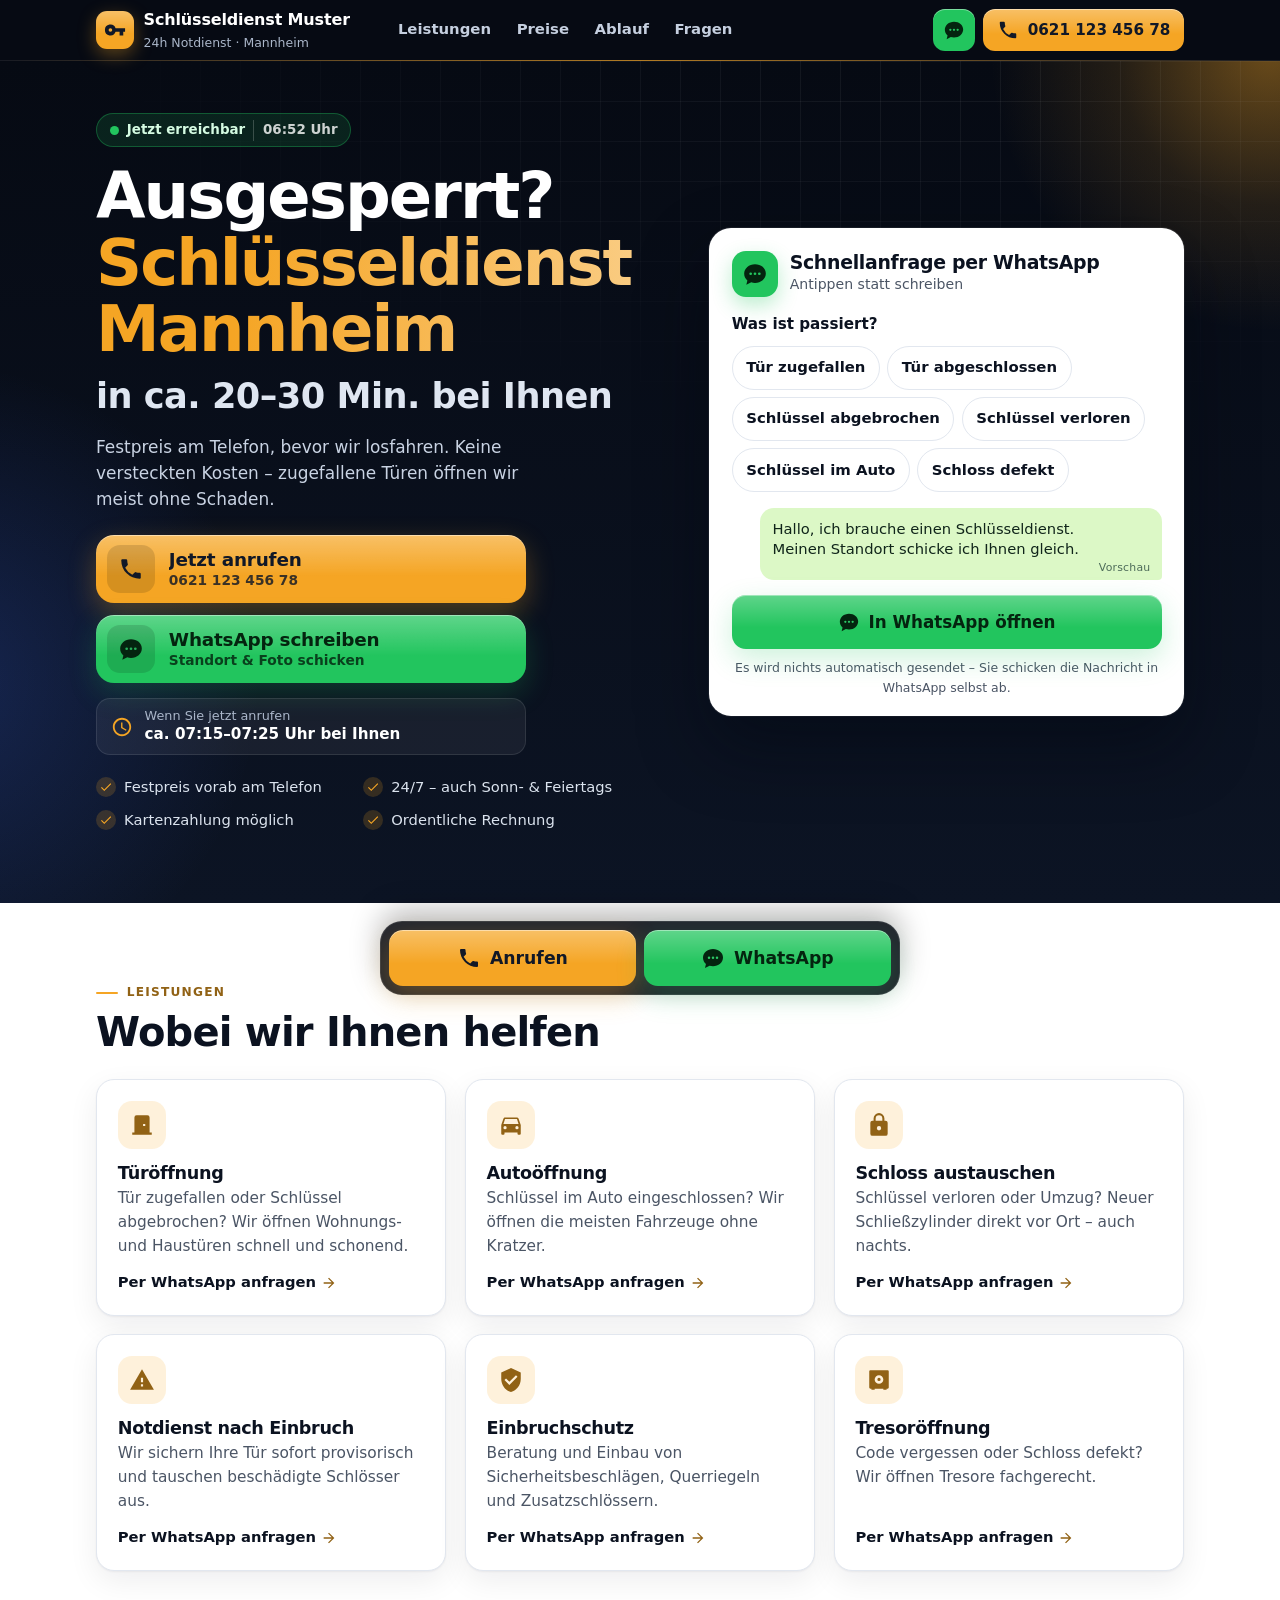
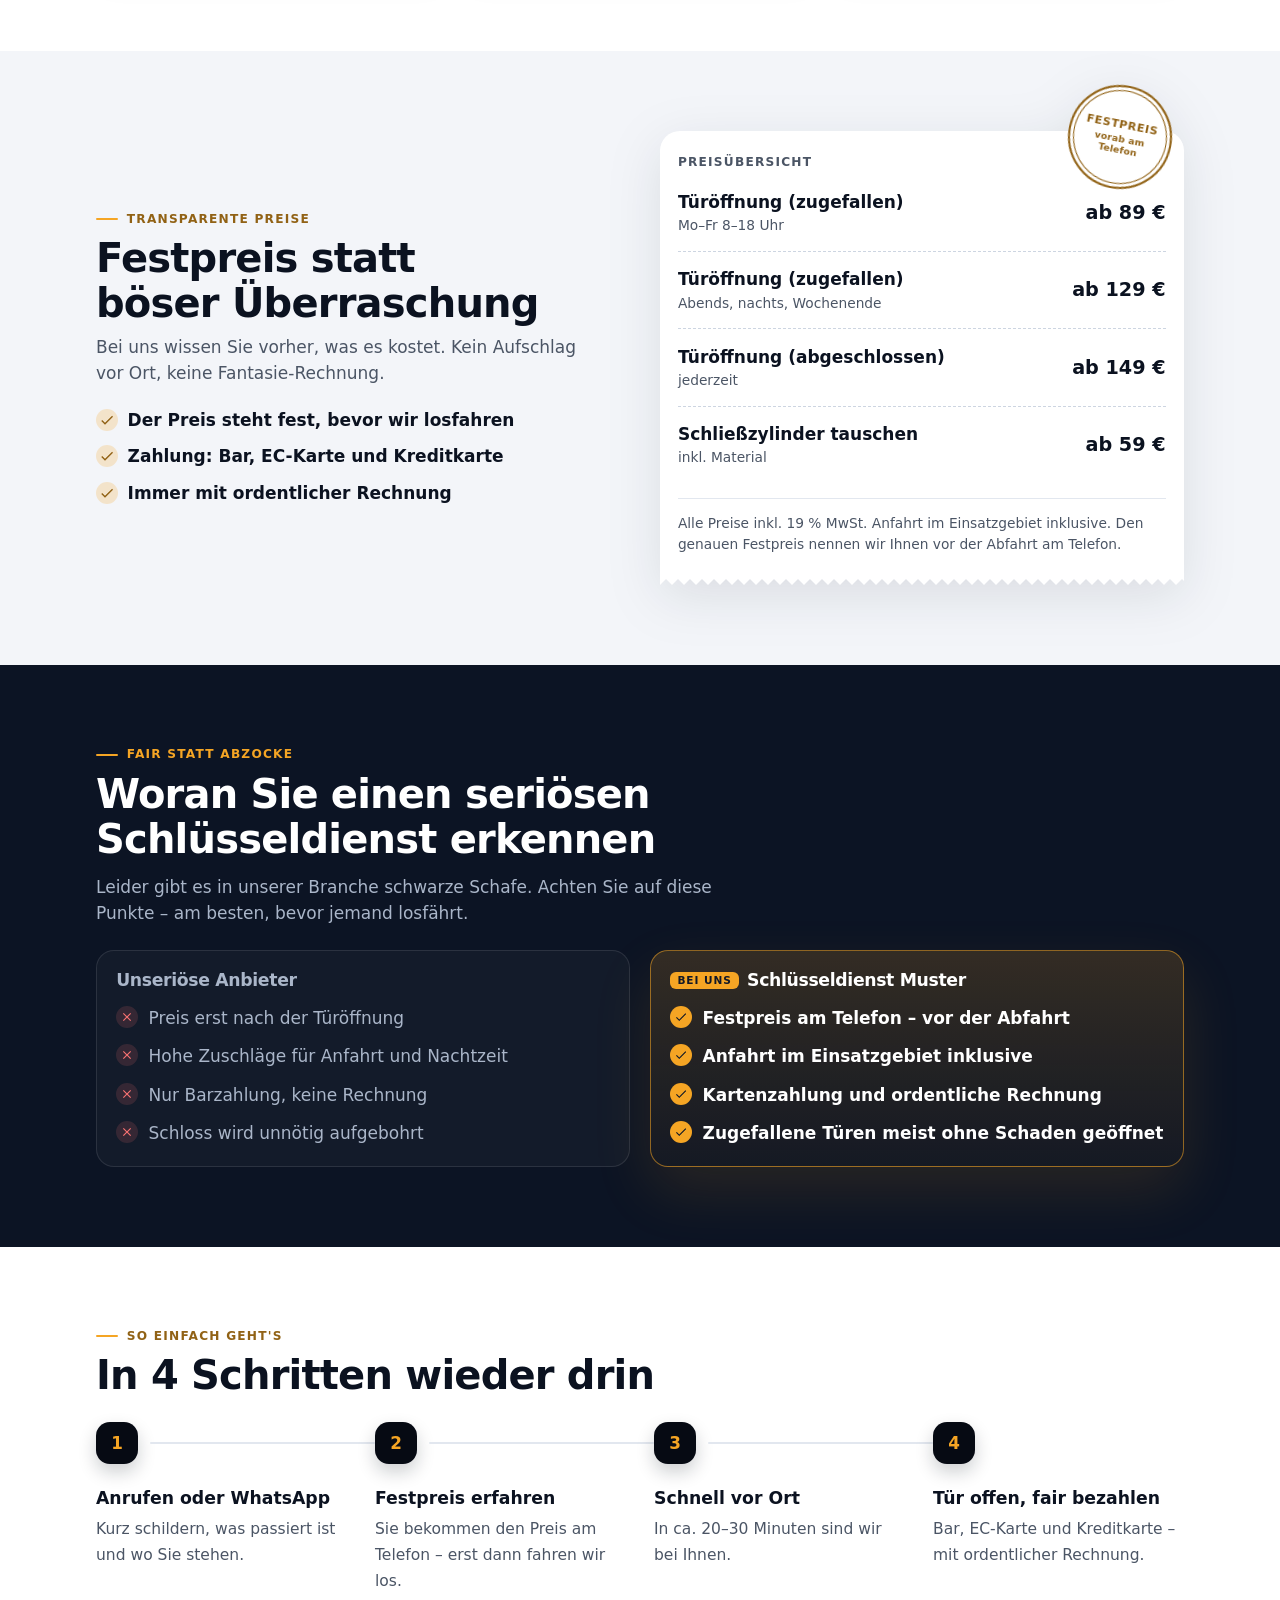
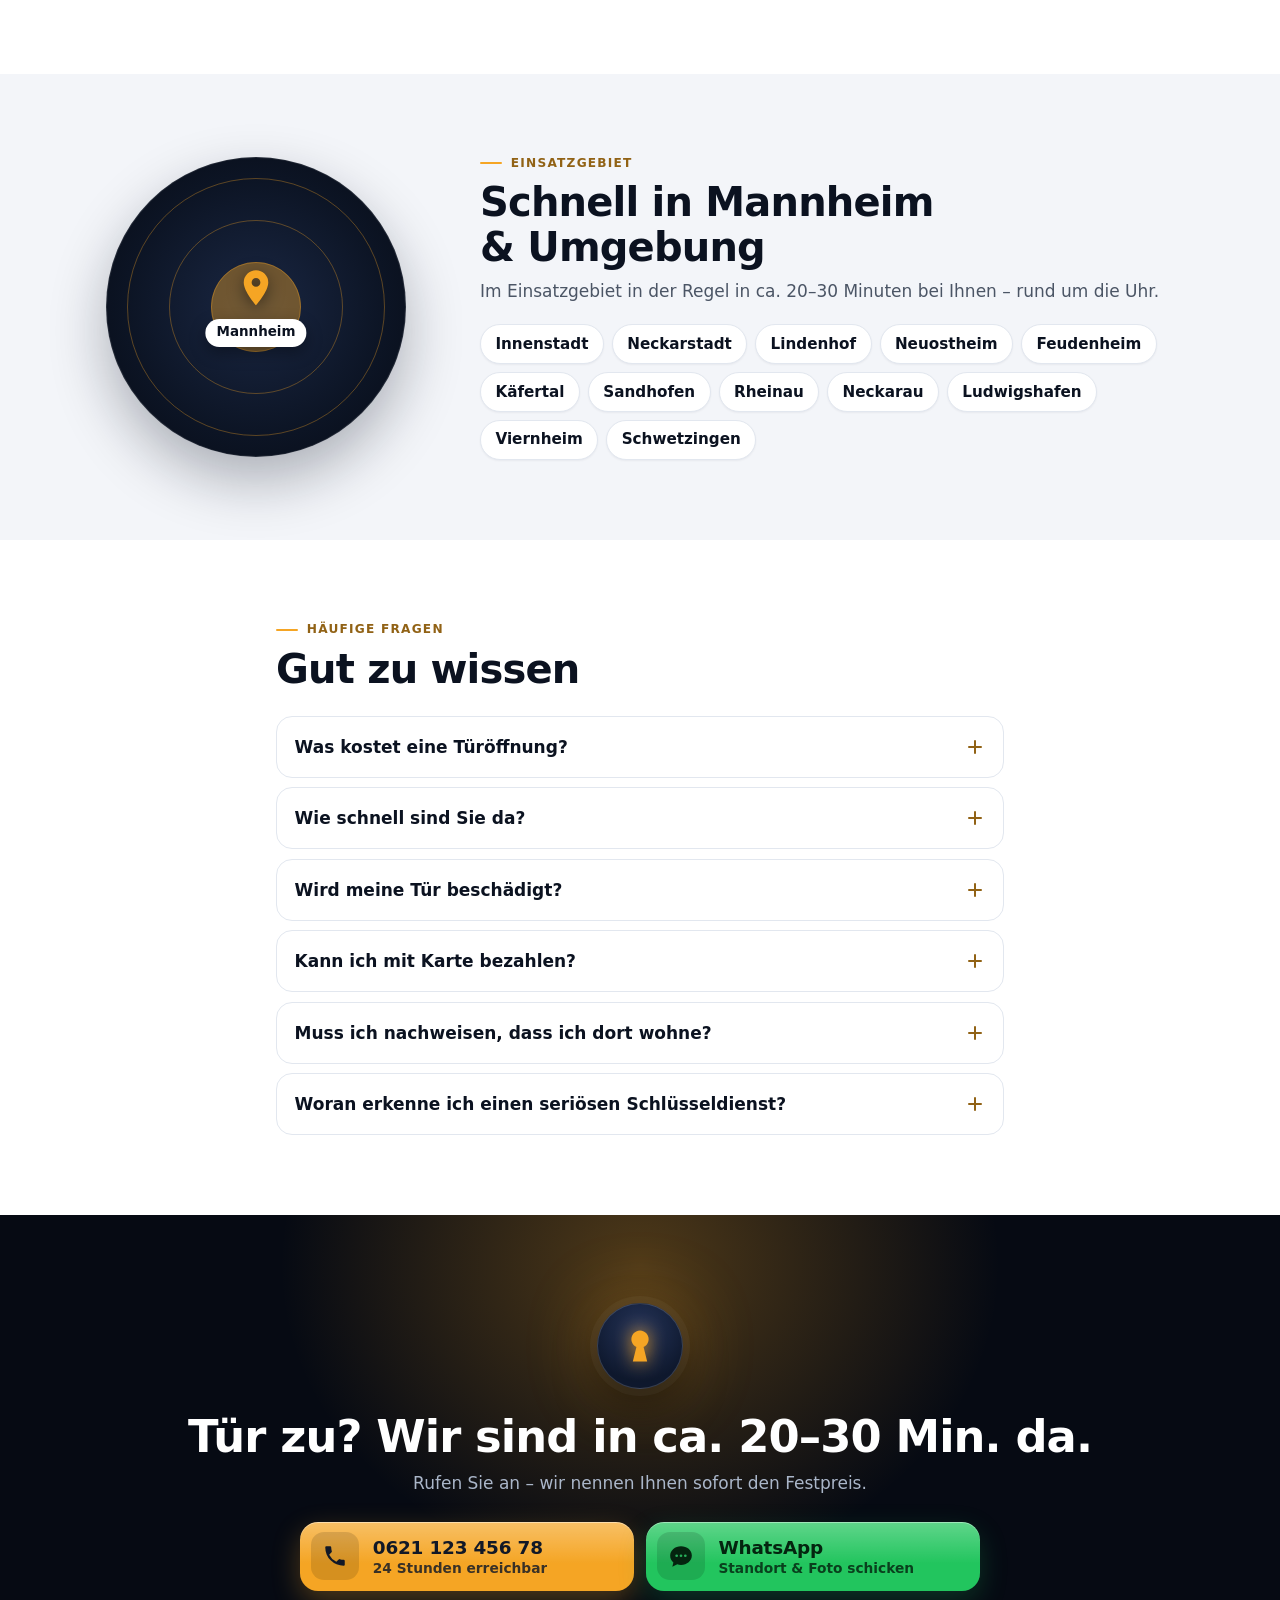
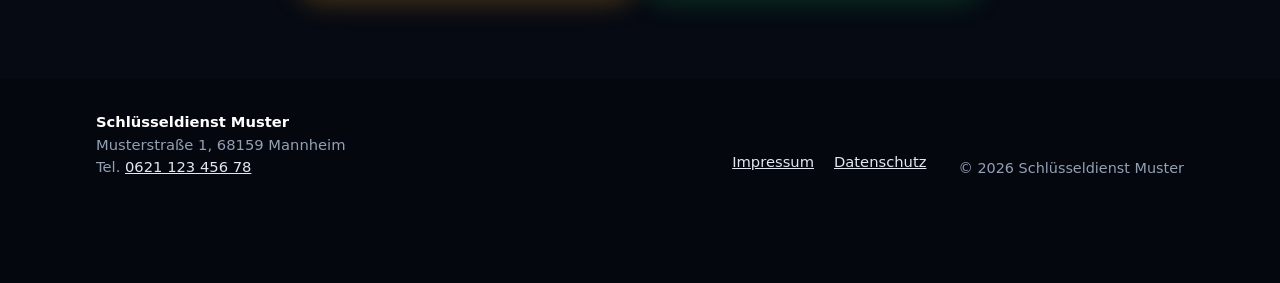
==== commit 2f7a937f: "Standortknopf entfernt, Standort-Hinweis in der WhatsApp-Nachricht Die Standortabfrage im Browser is" ====
--- a/index.html
+++ b/index.html
@@ -104,17 +104,8 @@
           </header>
 
           <div class="quick__step" id="quick-was">
-            <p class="quick__label"><b>1</b>Was ist passiert?</p>
+            <p class="quick__label">Was ist passiert?</p>
             <div class="pick" data-list="situationen" role="group" aria-label="Was ist passiert?"></div>
-          </div>
-
-          <div class="quick__step" id="quick-ort">
-            <p class="quick__label"><b>2</b>Wo sind Sie?</p>
-            <button class="locbtn" type="button" id="loc-btn">
-              <svg aria-hidden="true"><use href="#i-pin"/></svg>
-              <span>Meinen Standort anhängen</span>
-            </button>
-            <p class="quick__hint" id="loc-hint" aria-live="polite"></p>
           </div>
 
           <div class="bubble" aria-label="Vorschau Ihrer Nachricht">
--- a/style.css
+++ b/style.css
@@ -281,9 +281,7 @@
 .quick h2 { font-size: 1.18rem; letter-spacing: -.015em; margin: 0; }
 .quick__head p { margin: 1px 0 0; font-size: .88rem; color: var(--muted); }
 .quick__step { margin-bottom: 1rem; }
-.quick__label { display: flex; align-items: center; gap: .5rem; font-weight: 750; font-size: .95rem; margin: 0 0 .55rem; }
-.quick__label b { width: 22px; height: 22px; flex: none; border-radius: 50%; background: var(--ink); color: #fff; font-size: .76rem; display: grid; place-items: center; }
-.quick--single .quick__label b { display: none; }
+.quick__label { font-weight: 750; font-size: .95rem; margin: 0 0 .55rem; }
 .pick { display: flex; flex-wrap: wrap; gap: .45rem; }
 .pick__btn {
   -webkit-appearance: none; appearance: none; margin: 0;
@@ -295,22 +293,6 @@
 }
 .pick__btn:active { transform: scale(.96); }
 .pick__btn[aria-pressed="true"] { background: var(--accent); border-color: var(--accent); color: var(--accent-ink); }
-.locbtn {
-  -webkit-appearance: none; appearance: none; margin: 0;
-  width: 100%; min-height: 50px; padding: .6rem .9rem;
-  display: flex; align-items: center; gap: .6rem; text-align: left;
-  border: 1.5px dashed #c3ccd9; border-radius: 14px; background: var(--soft); color: var(--ink);
-  font: inherit; font-weight: 650; cursor: pointer; -webkit-tap-highlight-color: transparent;
-  transition: background-color .15s ease, border-color .15s ease;
-}
-.locbtn svg { width: 22px; height: 22px; flex: none; fill: currentColor; }
-.locbtn.is-busy { opacity: .75; cursor: progress; }
-.locbtn.is-busy svg { animation: hop .7s ease-in-out infinite alternate; }
-.locbtn.is-ok { border-style: solid; border-color: var(--wa); background: rgba(var(--wa-rgb), .12); }
-.locbtn.is-ok svg { fill: #15803d; }
-@keyframes hop { from { transform: translateY(1px); } to { transform: translateY(-4px); } }
-.quick__hint { font-size: .84rem; color: var(--muted); margin: .4rem 0 0; }
-.quick__hint:empty { display: none; }
 .bubble {
   position: relative; margin: 0 0 .9rem 1.75rem; padding: .65rem .8rem 1.25rem;
   background: #dcf8c6; color: #10251a; border-radius: 14px 14px 4px 14px;
